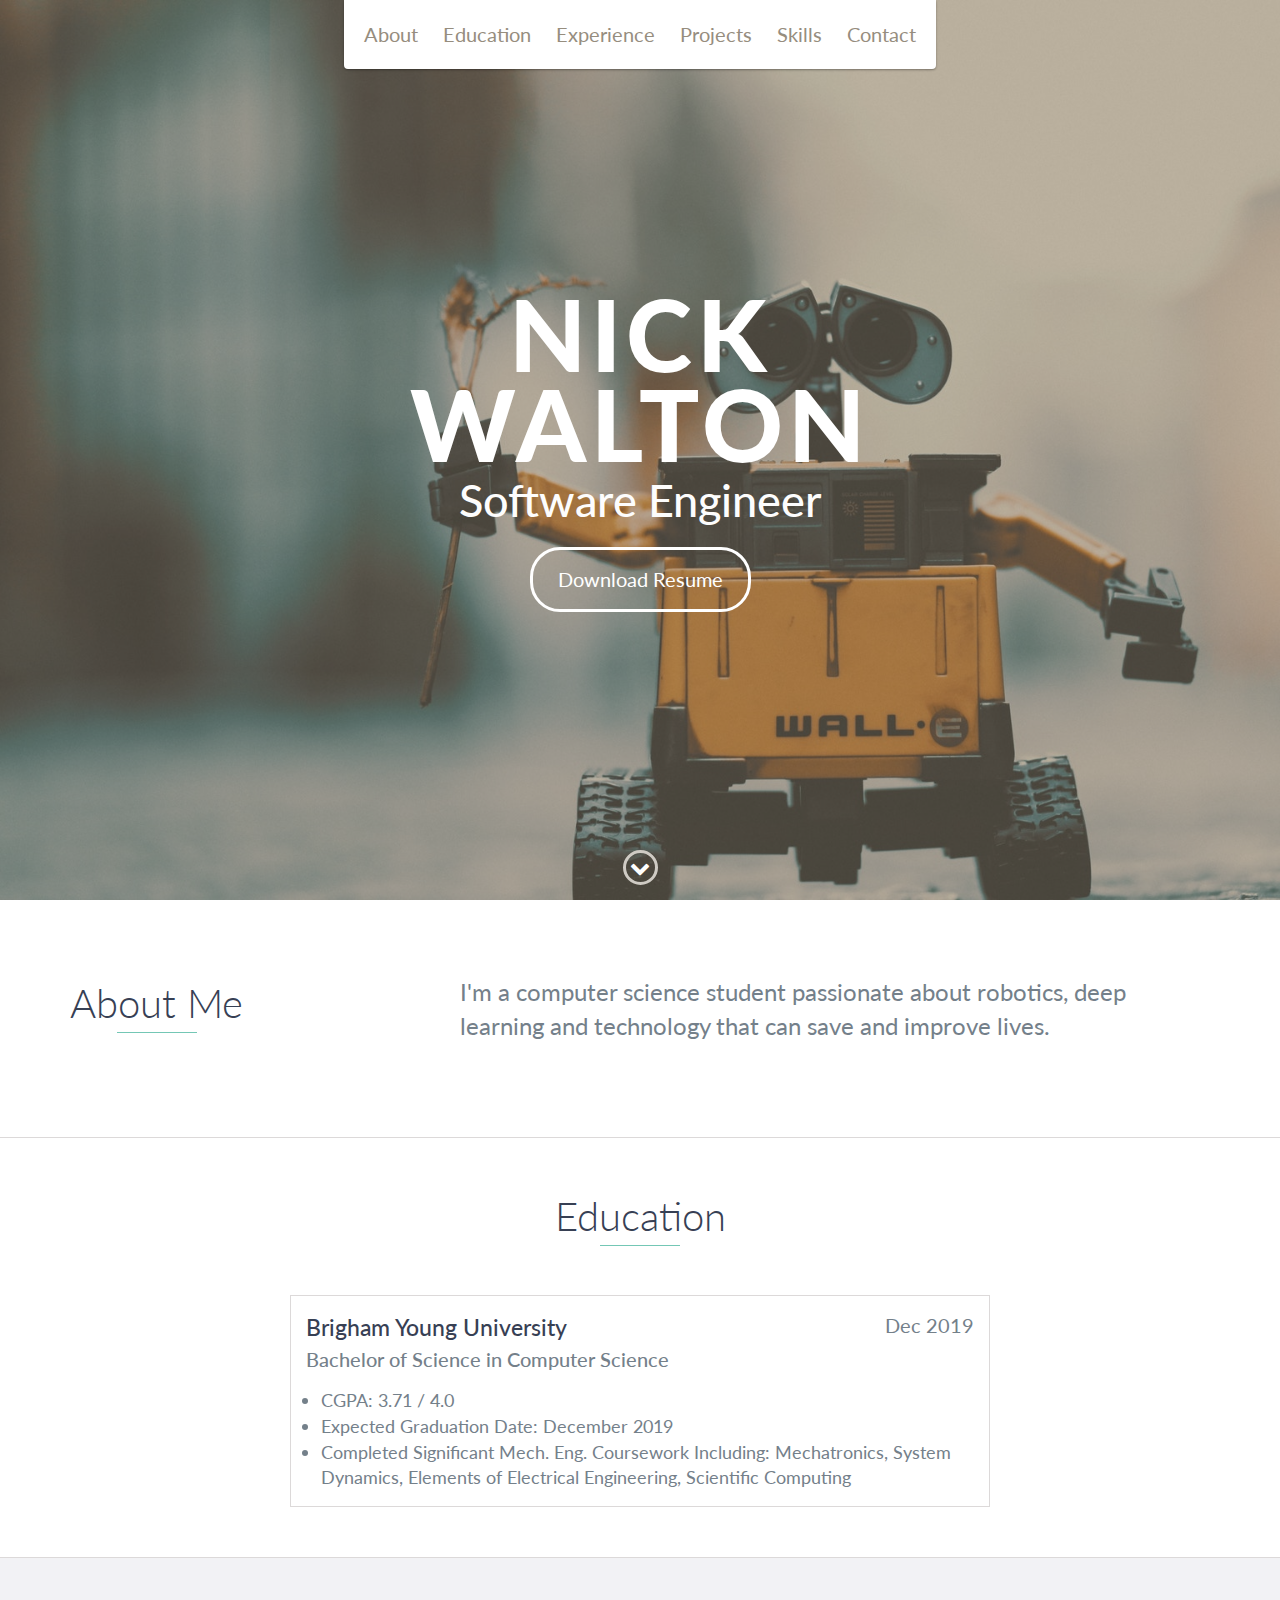
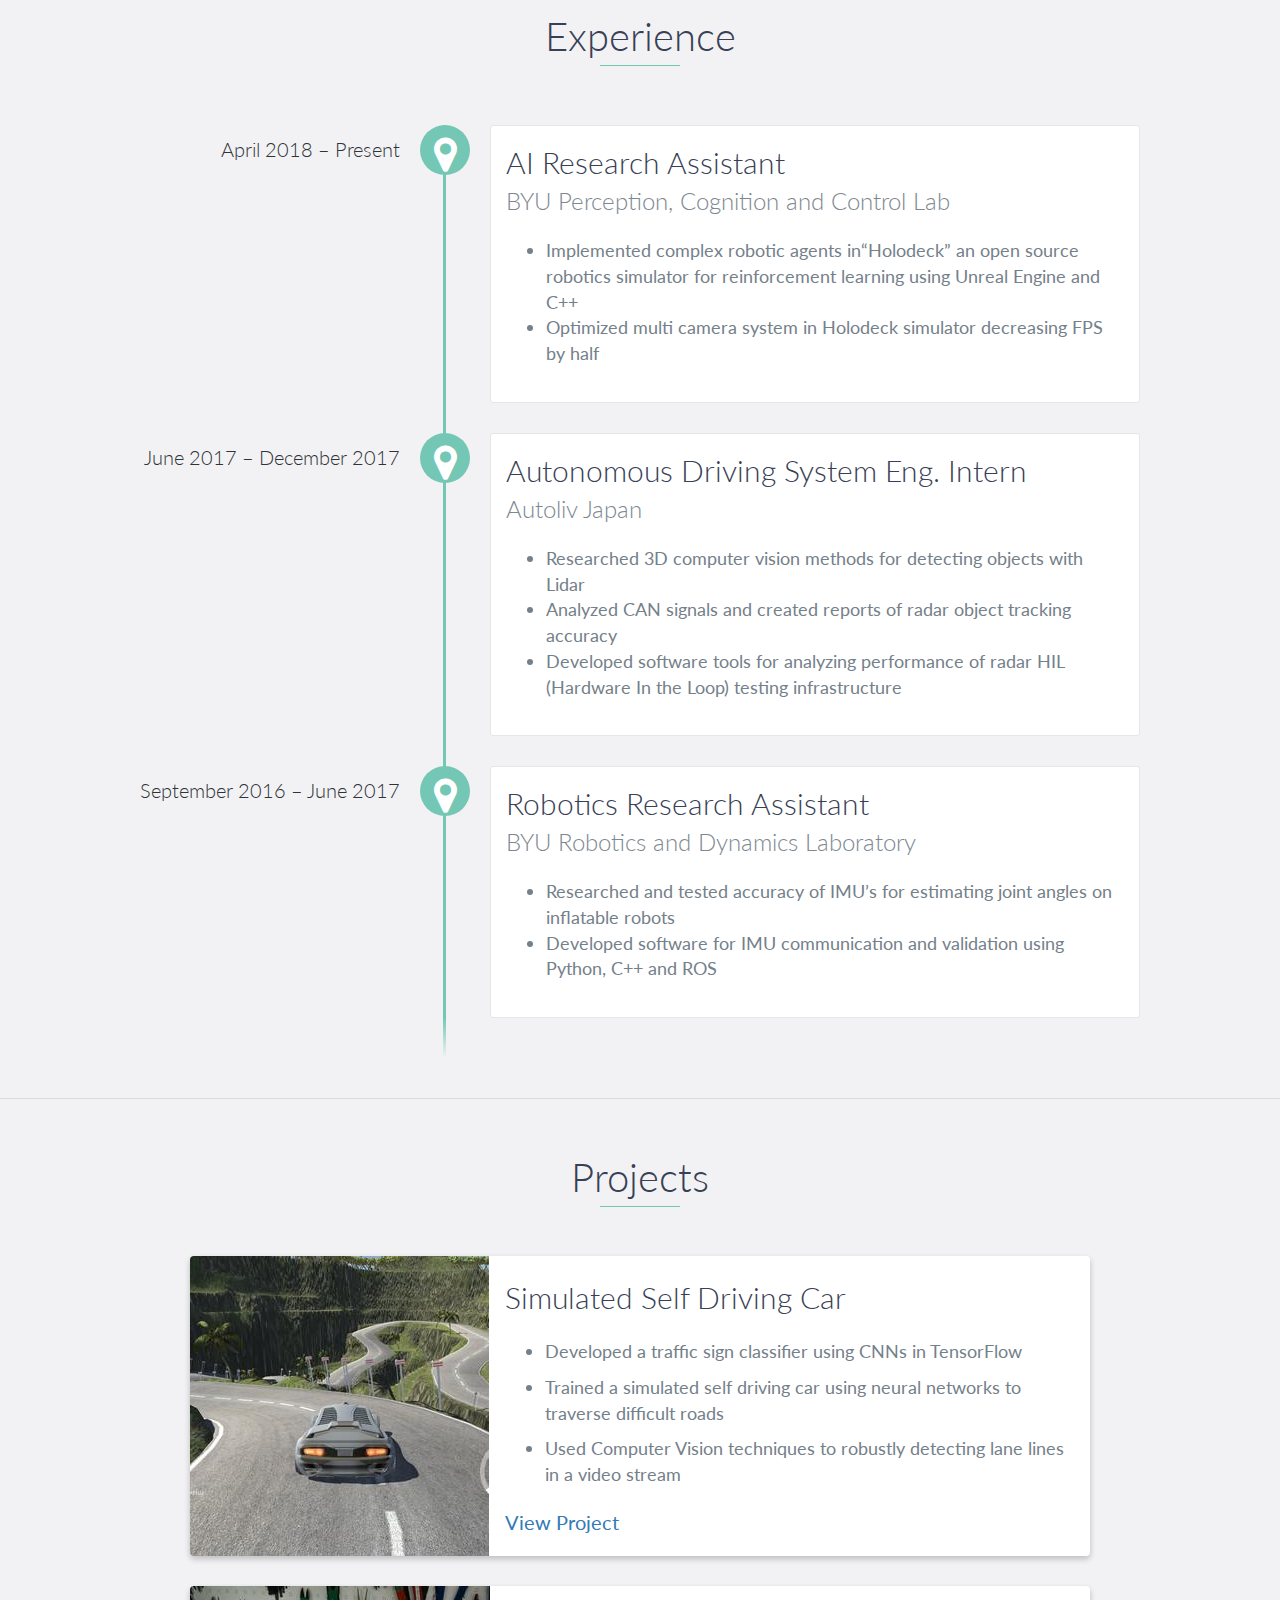
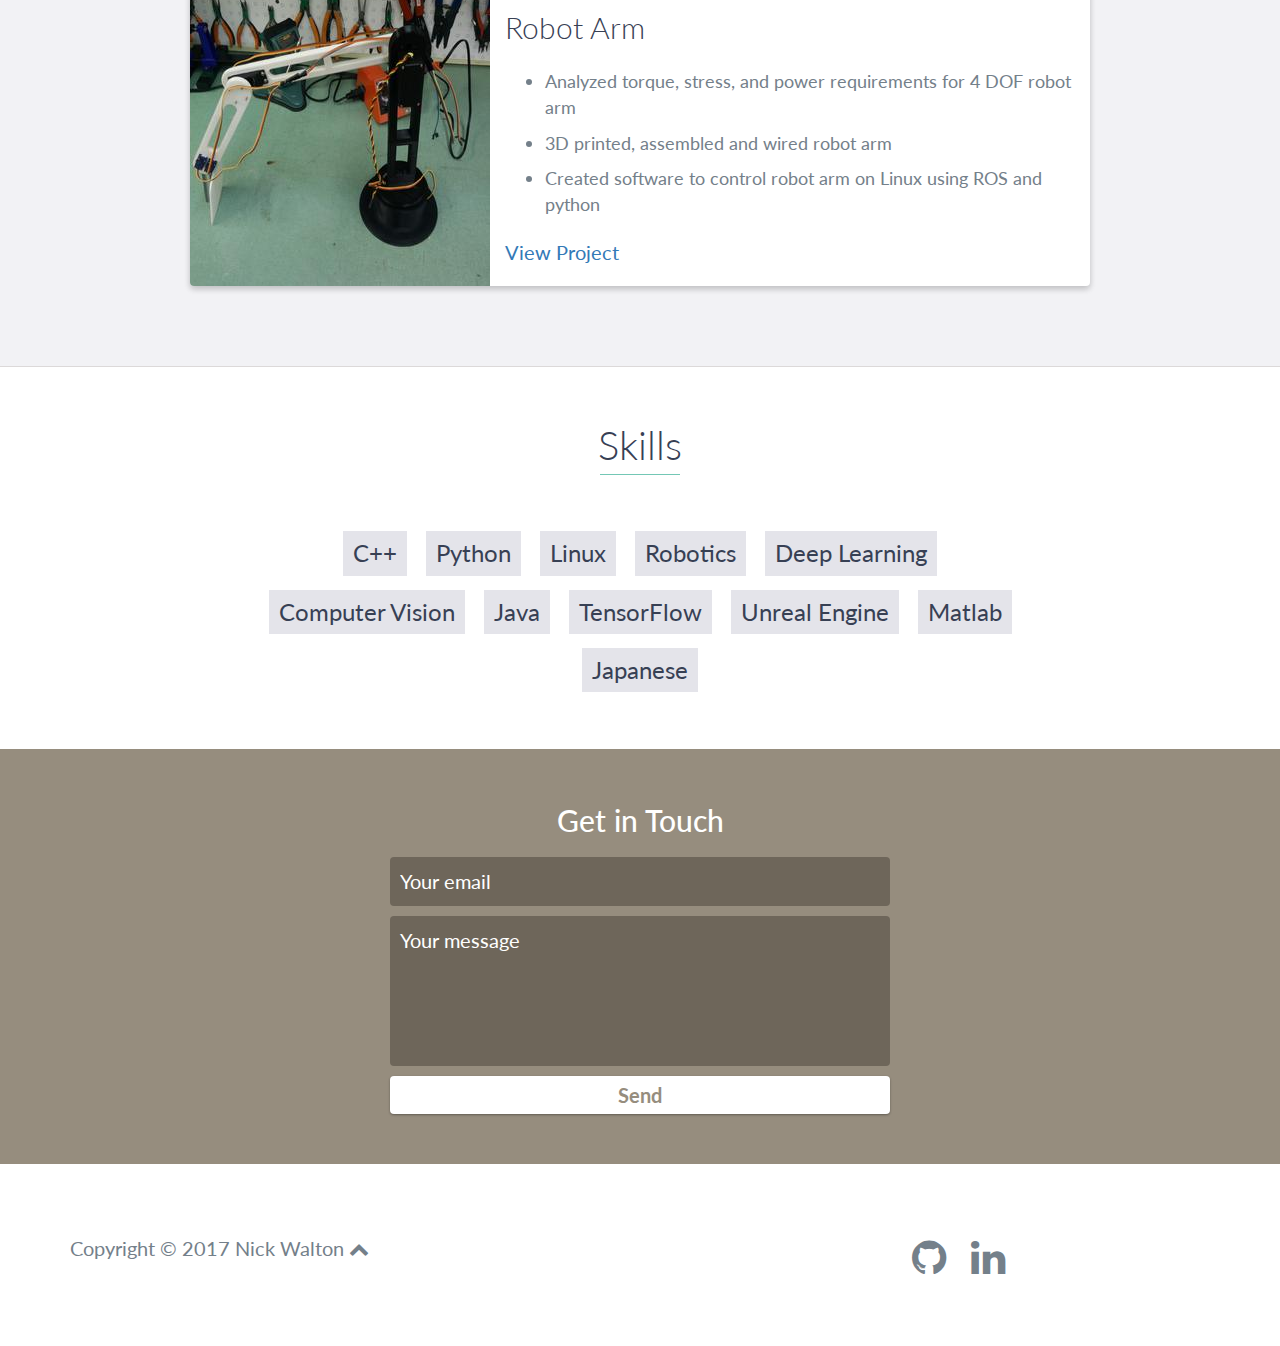
==== index.html @ 786767e7 "Update index.html" ====
<!DOCTYPE html>
<html class="no-js" lang="en">

<head>
    <meta charset="utf-8">
    <meta http-equiv="X-UA-Compatible" content="IE=edge">
    <meta name="viewport" content="width=device-width, initial-scale=1">
    <title>My Portfolio</title>
	<link rel="shortcut icon" href="favicon.ico" type="image/x-icon">
	<link rel="icon" href="favicon.ico" type="image/x-icon">
    <link href="https://fonts.googleapis.com/css?family=Lato:300,400,700,900" rel="stylesheet">
    <link rel="stylesheet" href="libs/font-awesome/css/font-awesome.min.css">
    <link href="css/bootstrap.min.css" rel="stylesheet">
    <link href="css/styles.css" rel="stylesheet">
</head>

<body>
    <div id="mobile-menu-open" class="shadow-large">
        <i class="fa fa-bars" aria-hidden="true"></i>
    </div>
    <!-- End #mobile-menu-toggle -->
    <header>
        <div id="mobile-menu-close">
            <span>Close</span> <i class="fa fa-times" aria-hidden="true"></i>
        </div>
        <ul id="menu" class="shadow">
            <li>
                <a href="#about">About</a>
            </li>
	    <li>
                <a href="#education">Education</a>
            </li>
            <li>
                <a href="#experience">Experience</a>
            </li>
            <li>
                <a href="#projects">Projects</a>
            </li>
            <li>
                <a href="#skills">Skills</a>
            </li>
            <li>
                <a href="#contact">Contact</a>
            </li>
        </ul>
    </header>
    <!-- End header -->

    <div id="lead">
        <div id="lead-content">
            <h1>Nick Walton</h1>
            <h2>Software Engineer</h2>
            <a href="./Nick Walton's Resume July 10.pdf" class="btn-rounded-white">Download Resume</a>
        </div>
        <!-- End #lead-content -->

        <div id="lead-overlay"></div>

        <div id="lead-down">
            <span>
                <i class="fa fa-chevron-down" aria-hidden="true"></i>
            </span>
        </div>
        <!-- End #lead-down -->
    </div>
    <!-- End #lead -->

    <div id="about">
        <div class="container">
            <div class="row">
                <div class="col-md-4">
                    <h2 class="heading">About Me</h2>
                </div>
                <div class="col-md-8">
                    <p>
                        I'm a computer science student passionate about robotics, deep learning and technology that can save and improve lives.
                    </p>
                </div>
            </div>
        </div>
    </div>
    <!-- End #about --!>

    <div id="education">
        <h2 class="heading">Education</h2>
        <div class="education-block">
            <h3>Brigham Young University</h3>
            <span class="education-date">Dec 2019</span>
            <h4>Bachelor of Science in Computer Science</h4>
            <ul>
  			    <li>CGPA: 3.71 / 4.0</li>
  			    <li>Expected Graduation Date: December 2019</li>
  			    <li>Completed Significant Mech. Eng. Coursework Including: Mechatronics, System Dynamics, Elements of Electrical Engineering, Scientific Computing</li>
		    </ul>
        </div>
        <!-- End .education-block -->
	    
    </div>
    <!-- End #education -->

    <div id="experience" class="background-alt">
        <h2 class="heading">Experience</h2>
        <div id="experience-timeline">
            <div data-date="April 2018 – Present">
                <h3>AI Research Assistant</h3>
                <h4>BYU Perception, Cognition and Control Lab</h4>
                <ul>
  			        <li>Implemented complex robotic agents in“Holodeck” an open source robotics simulator for reinforcement learning using Unreal Engine and C++</li>
  			        <li>Optimized multi camera system in Holodeck simulator decreasing FPS by half</li>
		        </ul>
            </div>

            <div data-date="June 2017 – December 2017">
                <h3>Autonomous Driving System Eng. Intern</h3>
                <h4>Autoliv Japan</h4>
                <ul>
  			        <li>Researched 3D computer vision methods for detecting objects with Lidar</li>
  			        <li>Analyzed CAN signals and created reports of radar object tracking accuracy</li>
  			        <li>Developed software tools for analyzing performance of radar HIL (Hardware In the Loop) testing infrastructure</li>
		        </ul>
            </div>

            <div data-date="September 2016 – June 2017">
                <h3>Robotics Research Assistant</h3>
                <h4>BYU Robotics and Dynamics Laboratory</h4>
                <ul>
  			        <li>Researched and tested accuracy of IMU’s for estimating joint angles on inflatable robots</li>
  			        <li>Developed software for IMU communication and validation using Python, C++ and ROS</li>
		        </ul>
            </div>
        </div>
    </div>
    <!-- End #experience -->

    <div id="projects" class="background-alt">
        <h2 class="heading">Projects</h2>
        <div class="container">
            <div class="row">
                <div class="project shadow-large">
                    <div class="project-image">
                        <img src="images/SmallSDC.jpg" />
                    </div>
                    <!-- End .project-image -->
                    <div class="project-info">
                        <h3>Simulated Self Driving Car</h3>
                        <ul>
              			    <li>Developed a traffic sign classifier using CNNs in TensorFlow</li>
              			    <li>Trained a simulated self driving car using neural networks to traverse difficult roads</li>
              			    <li>Used Computer Vision techniques to robustly detecting lane lines in a video stream</li>
	                    </ul>
                        <a href="https://github.com/nickwalton/SimulatedSelfDrivingCar">View Project</a>
                    </div>
                    <!-- End .project-info -->
                </div>
                <!-- End .project -->

                <div class="project shadow-large">
                    <div class="project-image">
                        <img src="images/SmallBuiltArm.jpg" />
                    </div>
                    <!-- End .project-image -->
                    <div class="project-info">
                        <h3>Robot Arm</h3>
                        <ul>
              			    <li>Analyzed torque, stress, and power requirements for 4 DOF robot arm</li>
              			    <li>3D printed, assembled and wired robot arm </li>
              			    <li>Created software to control robot arm on Linux using ROS and python</li>
		                </ul>
                        <a href="https://github.com/nickwalton/RobotArm">View Project</a>
                    </div>
                    <!-- End .project-info -->
                </div>
                <!-- End .project -->
            </div>
        </div>
    </div>
    <!-- End #projects -->

    <div id="skills">
        <h2 class="heading">Skills</h2>
        <ul>
            <li>C++</li>
            <li>Python</li>
            <li>Linux</li>
            <li>Robotics</li>
            <li>Deep Learning</li>
            <li>Computer Vision</li>
            <li>Java</li>
            <li>TensorFlow</li>
            <li>Unreal Engine</li>
            <li>Matlab</li>
            <li>Japanese</li>
        </ul>
    </div>
    <!-- End #skills -->

    <div id="contact">
        <h2>Get in Touch</h2>
        <div id="contact-form">
            <form method="POST" action="https://formspree.io/nickwalton00@gmail.com">
                <input type="hidden" name="_subject" value="Contact request from personal website" />
                <input type="email" name="_replyto" placeholder="Your email" required>
                <textarea name="message" placeholder="Your message" required></textarea>
                <button type="submit">Send</button>
            </form>
        </div>
        <!-- End #contact-form -->
    </div>
    <!-- End #contact -->

    <footer>
        <div class="container">
            <div class="row">
                <div class="col-sm-5 copyright">
                    <p>
                        Copyright &copy; 2017 Nick Walton
                    <span id="to-top">
                        <i class="fa fa-chevron-up" aria-hidden="true"></i>
                    </span>
                </div>
                <div class="col-sm-5 social">
                    <ul>
                        <li>
                            <a href="https://github.com/nickwalton" target="_blank"><i class="fa fa-github" aria-hidden="true"></i></a>
                        </li>
                        <li>
                            <a href="https://www.linkedin.com/in/waltonnick/" target="_blank"><i class="fa fa-linkedin" aria-hidden="true"></i></a>
                        </li>
                    </ul>
                </div>
            </div>
        </div>
    </footer>
    <!-- End footer -->

    <script src="https://ajax.googleapis.com/ajax/libs/jquery/1.12.4/jquery.min.js"></script>
    <script src="js/scripts.min.js"></script>
</body>

</html>
---- css/styles.css ----
/*!
    Title: Dev Portfolio Template
    Version: 1.2.1
    Last Change: 08/28/2017
    Author: Ryan Fitzgerald
    Repo: https://github.com/RyanFitzgerald/devportfolio-template
    Issues: https://github.com/RyanFitzgerald/devportfolio-template/issues

    Description: This file contains all the styles associated with the page
    that don't come from third party libraries. This file gets compiled using
    Gulp and send to the /css folder which is then loaded on the page.
*/body{font-family:'Lato', sans-serif;font-size:20px}body.active{overflow:hidden;z-index:-1}.no-js #experience-timeline>div{background:#fff;padding:10px;margin-bottom:10px;border:1px solid #dcd9d9}.no-js #experience-timeline>div h3{font-size:1.5em;font-weight:300;color:#374054;display:inline-block;margin:0}.no-js #experience-timeline>div h4{font-size:1.2em;font-weight:300;color:#7e8890;margin:0 0 15px 0}.no-js #experience-timeline>div p{color:#74808a;font-size:1.7em;margin:0}.no-js #experience-timeline>div ul li{color:#74808a;font-size:0.9em;margin:0}.no-js #experience-timeline:before,.no-js #experience-timeline:after{content:none}@keyframes dropHeader{0%{transform:translateY(-100%)}100%{transform:translateY(0)}}header{position:absolute;top:0;left:0;right:0;text-align:center;z-index:10;animation-name:dropHeader;animation-iteration-count:1;animation-timing-function:ease;animation-duration:0.75s}header ul{display:inline-block;background:#fff;text-align:center;padding:10px;margin:0;border-bottom-right-radius:4px;border-bottom-left-radius:4px}header li{display:inline-block}header a{display:block;color:#968d7e;padding:10px}header a:hover{color:#7c7365;text-decoration:none;background:#eee;border-radius:4px}header a:focus{color:#968d7e;text-decoration:none}header.active{display:block}header.sticky{position:fixed;z-index:999}#menu.active{display:block}#mobile-menu-open{display:none;cursor:pointer;position:fixed;right:15px;top:10px;color:#968d7e;font-size:1.5em;z-index:20;padding:0 7px;border-radius:4px;background:#fff}#mobile-menu-close{display:none;text-align:right;width:100%;background:#fff;font-size:1.5em;padding-right:15px;padding-top:10px;cursor:pointer;color:#968d7e}#mobile-menu-close span{font-size:0.5em;text-transform:uppercase}#mobile-menu-close i{vertical-align:middle}footer{padding:50px 0}.copyright{padding-top:20px}.copyright p{margin:0;color:#74808a}.top{text-align:center}.top span{cursor:pointer;display:block;margin:15px auto 0 auto;width:35px;height:35px;border-radius:50%;border:3px solid #b9bfc4;text-align:center}.top i{color:#74808a}.social{text-align:right}.social ul{margin:5px 0 0 0;padding:0}.social li{display:inline-block;font-size:2.0em;list-style:none}.social a{display:block;color:#74808a;padding:10px}.social a:hover{color:#74c7b5}.btn-rounded-white{display:inline-block;color:#fff;padding:15px 25px;border:3px solid #fff;border-radius:30px;transition:.5s ease all}.btn-rounded-white:hover{color:#968d7e;background:#fff;text-decoration:none}.shadow{box-shadow:0 1px 3px rgba(0,0,0,0.12),0 1px 2px rgba(0,0,0,0.24)}.shadow-large{box-shadow:0 3px 6px rgba(0,0,0,0.08),0 3px 6px rgba(0,0,0,0.15)}.heading{position:relative;display:inline-block;font-size:2em;font-weight:300;margin:0 0 30px 0}.heading:after{position:absolute;content:'';top:100%;height:1px;width:80px;left:0;right:0;margin:0 auto;background:#74c7b5}.background-alt{background:#f2f2f5}#lead{position:relative;height:100vh;min-height:500px;max-height:1080px;background:url(../images/walle.jpeg);background-size:cover;padding:15px;overflow:hidden}#lead-content{position:absolute;z-index:10;top:50%;left:50%;transform:translate(-50%, -50%);text-align:center}#lead-content h1,#lead-content h2{margin:0}#lead-content h1{color:#fff;font-weight:900;font-size:5em;text-transform:uppercase;letter-spacing:0.05em;line-height:0.9em}#lead-content h2{color:#fdfdfd;font-weight:500;font-size:2.25em;margin-bottom:15px}#lead-overlay{position:absolute;height:100%;width:100%;top:0;right:0;bottom:0;left:0;background:rgba(124,115,101,0.5);z-index:1}#lead-down{position:absolute;left:0;right:0;width:100%;text-align:center;z-index:10;bottom:15px;color:#fff}#lead-down span{cursor:pointer;display:block;margin:0 auto;width:35px;height:35px;border-radius:50%;border:3px solid #cfcbc4;text-align:center}#lead-down i{animation:pulsate 1.5s ease;animation-iteration-count:infinite;padding-top:5px}@keyframes pulsate{0%{transform:scale(1, 1)}50%{transform:scale(1.2, 1.2)}100%{transform:scale(1, 1)}}#about{padding:75px 15px;border-bottom:1px solid #dcd9d9}#about h2{color:#374054}#about p{color:#74808a;margin:0;font-size:1.2em}#experience{padding:50px 15px;text-align:center;border-bottom:1px solid #dcd9d9}#experience h2{color:#374054}#experience-timeline{margin:30px auto 0 auto;position:relative;max-width:1000px}#experience-timeline:before{position:absolute;content:'';top:0;bottom:0;left:303px;right:auto;height:100%;width:3px;background:#74c7b5;z-index:0}#experience-timeline:after{position:absolute;content:'';width:3px;height:40px;background:#74c7b5;background:linear-gradient(to bottom, #74c7b5, rgba(116,199,181,0));top:100%;left:303px}.vtimeline-content{margin-left:350px;background:#fff;border:1px solid #e6e6e6;padding:15px;border-radius:3px;text-align:left}.vtimeline-content h3{font-size:1.5em;font-weight:300;color:#374054;display:inline-block;margin:0}.vtimeline-content h4{font-size:1.2em;font-weight:300;color:#7e8890;margin:0 0 15px 0}.vtimeline-content p{color:#74808a;font-size:0.9em;margin:0}.vtimeline-content ul li{color:#74808a;font-size:0.9em;margin:0}.vtimeline-point{position:relative;display:block;vertical-align:top;margin-bottom:30px}.vtimeline-icon{position:relative;color:#fff;width:50px;height:50px;background:#74c7b5;border-radius:50%;float:left;z-index:99;margin-left:280px}.vtimeline-icon i{display:block;font-size:2em;margin-top:10px}.vtimeline-date{width:260px;text-align:right;position:absolute;left:0;top:10px;font-weight:300;color:#2e3337}#education{padding:50px 15px  20px 15px;border-bottom:1px solid #dcd9d9;text-align:center}#education h2{color:#374054;margin-bottom:50px}.education-block{max-width:700px;margin:0 auto 30px auto;padding:15px;border:1px solid #dcd9d9;text-align:left}.education-block h3{font-weight:500;float:left;margin:0;color:#374054}.education-block span{color:#74808a;float:right}.education-block h4{color:#74808a;clear:both;font-weight:500;margin:0 0 15px 0}.education-block p,.education-block ul{margin:0;color:#74808a;font-size:0.9em}.education-block ul{padding:0 0 0 15px}#projects{padding:50px 15px;border-bottom:1px solid #dcd9d9;text-align:center}#projects h2{color:#374054;margin-bottom:50px}.project{position:relative;max-width:900px;margin:0 auto 30px auto;overflow:hidden;background:#fff;border-radius:4px}.project-image{float:left}.project-info{position:absolute;top:50%;transform:translateY(-50%);margin-left:300px;padding:15px;text-align:left}.project-info h3{font-size:1.5em;font-weight:300;color:#374054;margin:0 0 15px 0}.project-info p{color:#74808a;margin:0 0 10px 0;font-size:0.9em}.project-info ul li{color:#74808a;margin:0 0 10px 0;font-size:0.9em}.no-image .project-info{position:relative;margin:0;padding:30px 15px;transform:none}#more-projects{display:none}#skills{padding:50px 15px;text-align:center}#skills h2{color:#374054;margin-bottom:50px}#skills ul{display:block;margin:0 auto;padding:0;max-width:800px}#skills li{display:inline-block;margin:7px;padding:5px 10px;color:#374054;background:#e4e4ea;list-style:none;cursor:default;font-size:1.2em}#contact{padding:50px 15px;background:#968d7e;text-align:center}#contact h2{margin:0 0 15px 0;color:#fff;font-weight:500}#contact-form{max-width:500px;margin:0 auto}#contact-form input,#contact-form textarea{display:block;width:100%;padding:10px;border-radius:4px;border:none;margin-bottom:10px;background:#6e665a;color:#fff;transition:.5s ease all}#contact-form input::-webkit-input-placeholder,#contact-form textarea::-webkit-input-placeholder{color:#fff}#contact-form input:-moz-placeholder,#contact-form textarea:-moz-placeholder{color:#fff;opacity:1}#contact-form input::-moz-placeholder,#contact-form textarea::-moz-placeholder{color:#fff;opacity:1}#contact-form input:-ms-input-placeholder,#contact-form textarea:-ms-input-placeholder{color:#fff}#contact-form input:focus,#contact-form textarea:focus{outline:none;background:#524c43}#contact-form textarea{height:150px;resize:none}#contact-form button{display:block;width:100%;background:#fff;border-radius:4px;padding:5px 10px;border:none;color:#968d7e;font-weight:700;box-shadow:0 1px 3px rgba(0,0,0,0.12),0 1px 2px rgba(0,0,0,0.24);transition:.5s ease all}#contact-form button:hover{box-shadow:0 10px 20px rgba(0,0,0,0.19),0 6px 6px rgba(0,0,0,0.23)}.optional-section{padding:50px 15px;text-align:center;border-top:1px solid #dcd9d9}.optional-section h2{color:#374054}.optional-section-block{max-width:700px;margin:0 auto 30px auto;padding:15px;border:1px solid #dcd9d9;background:#fff;text-align:left}.optional-section-block h3{font-weight:500;margin:0 0 15px 0;color:#374054}.optional-section-block h4{color:#74808a;clear:both;font-weight:500;margin:0 0 15px 0}.optional-section-block p,.optional-section-block ul{margin:0 0 15px 0;color:#74808a;font-size:0.9em}.optional-section-block ul{padding:0 0 0 15px}@media only screen and (max-width: 750px){#experience-timeline:before,#experience-timeline:after{left:23px}.vtimeline-date{width:auto;text-align:left;position:relative;margin-bottom:15px;display:block;margin-left:70px}.vtimeline-icon{margin-left:0}.vtimeline-content{margin-left:70px}}@media only screen and (max-width: 992px){#lead{height:auto;min-height:auto;max-height:auto;padding:100px 15px}#lead-content{position:relative;transform:none;left:auto;top:auto}#lead-content h1{font-size:3em}#lead-content h2{font-size:1.75em}#about{text-align:center}#about p{text-align:left}}@media only screen and (max-width: 768px){header{position:fixed;display:none;z-index:999;animation:none;bottom:0;height:100%}#mobile-menu-open,#mobile-menu-close{display:block}#menu{height:100%;overflow-y:auto;box-shadow:none;border-radius:0;width:100%}#menu li{display:block;margin-bottom:10px}#lead-content h1{font-size:2em}#lead-content h2{font-size:1.3em}#lead-content a{padding:10px 20px}#lead-down{display:none}.education-block h3,.education-block span{float:none}.project-image{display:none}.project-info{position:relative;margin:0;padding:30px 15px;top:auto;transform:none}footer{text-align:center}.social{text-align:center}}@media only screen and (max-width: 480px){#lead-content h1{font-size:1.5em}#lead-content h2{font-size:1em}#lead-content a{font-size:0.9em;padding:5px 10px}}
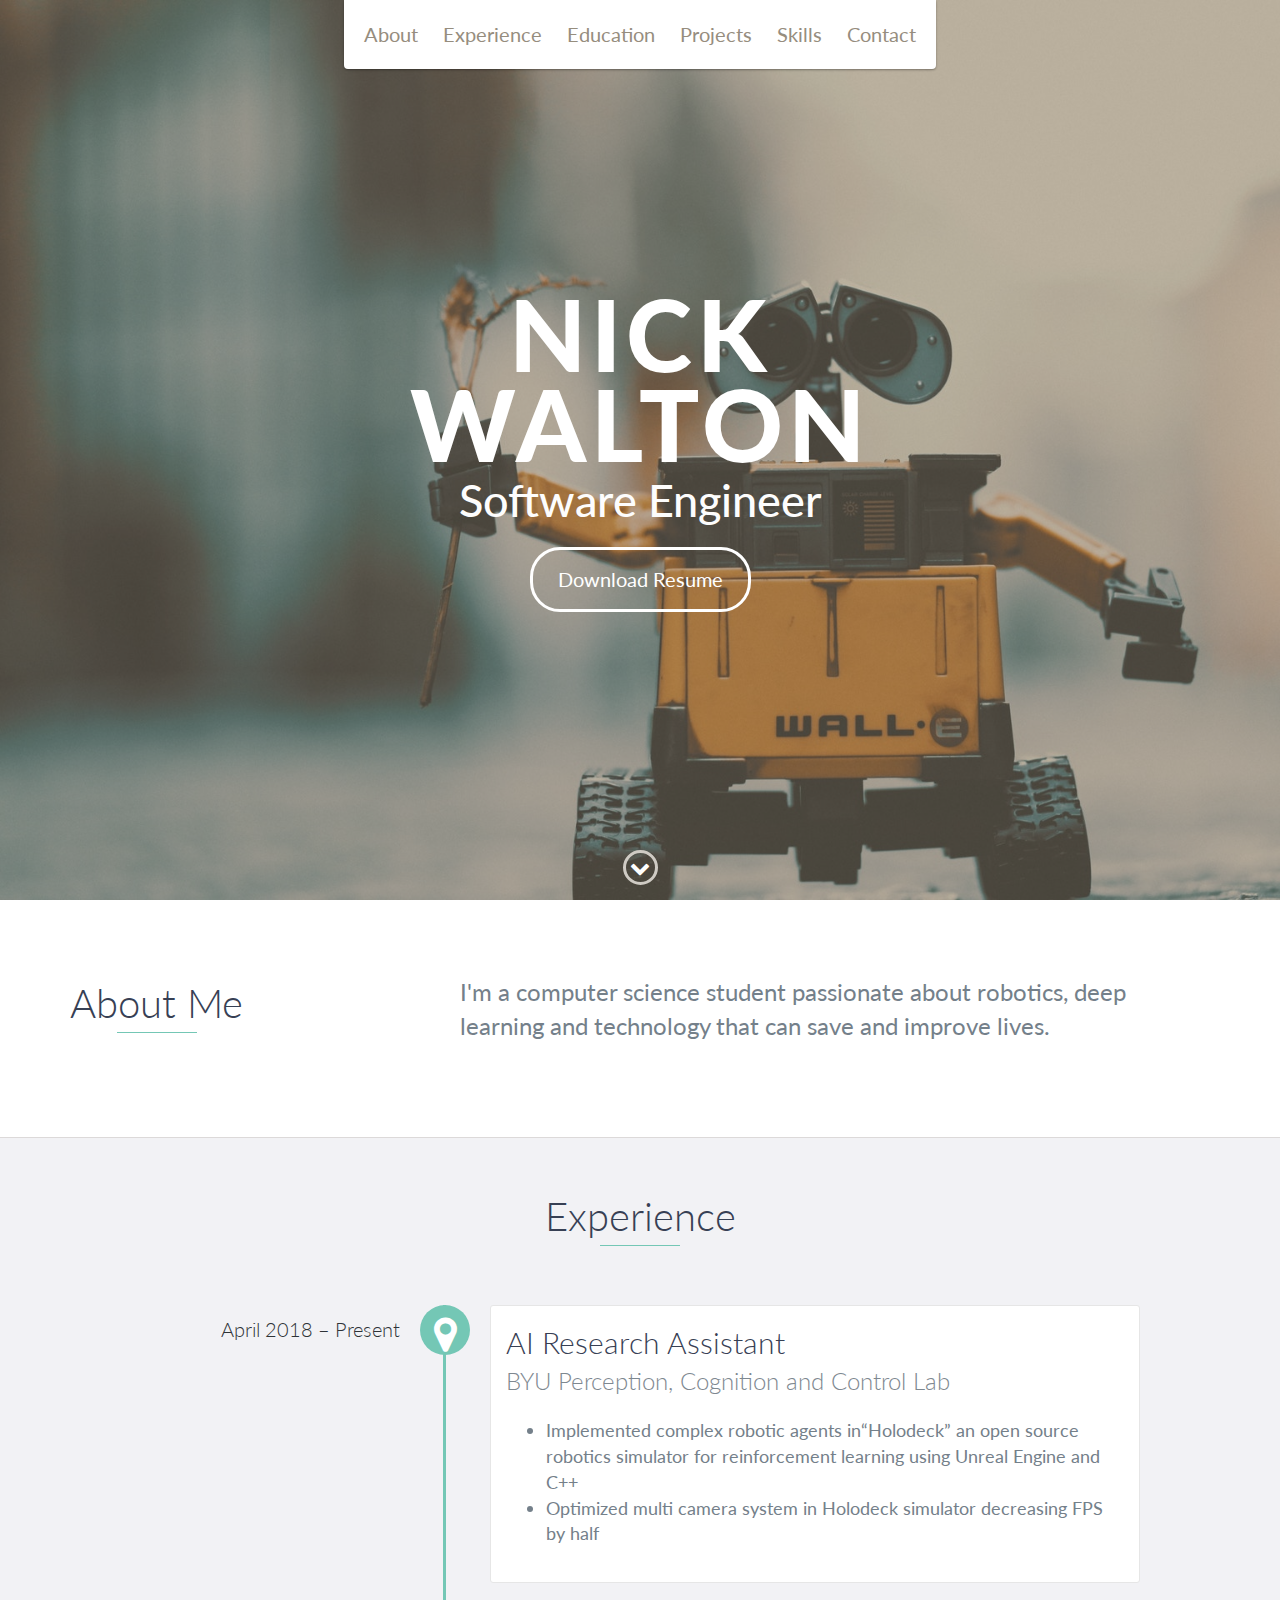
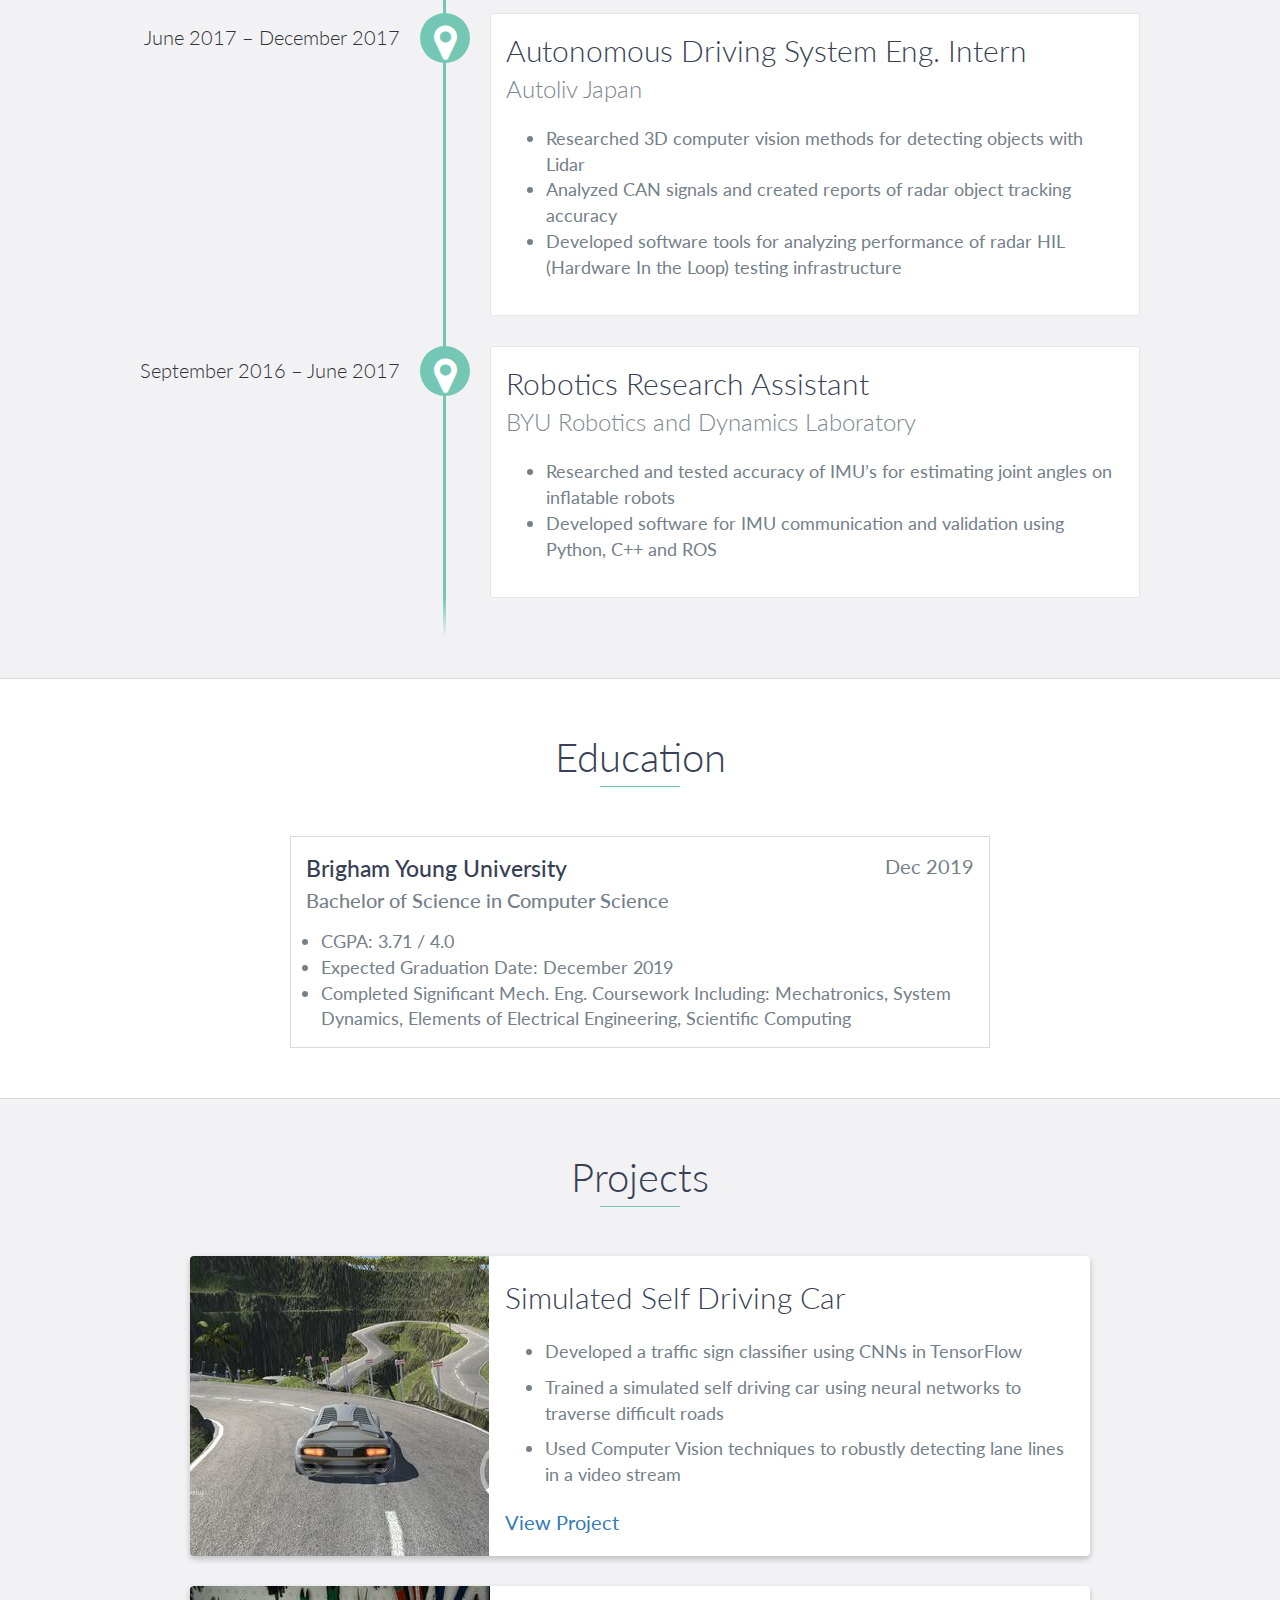
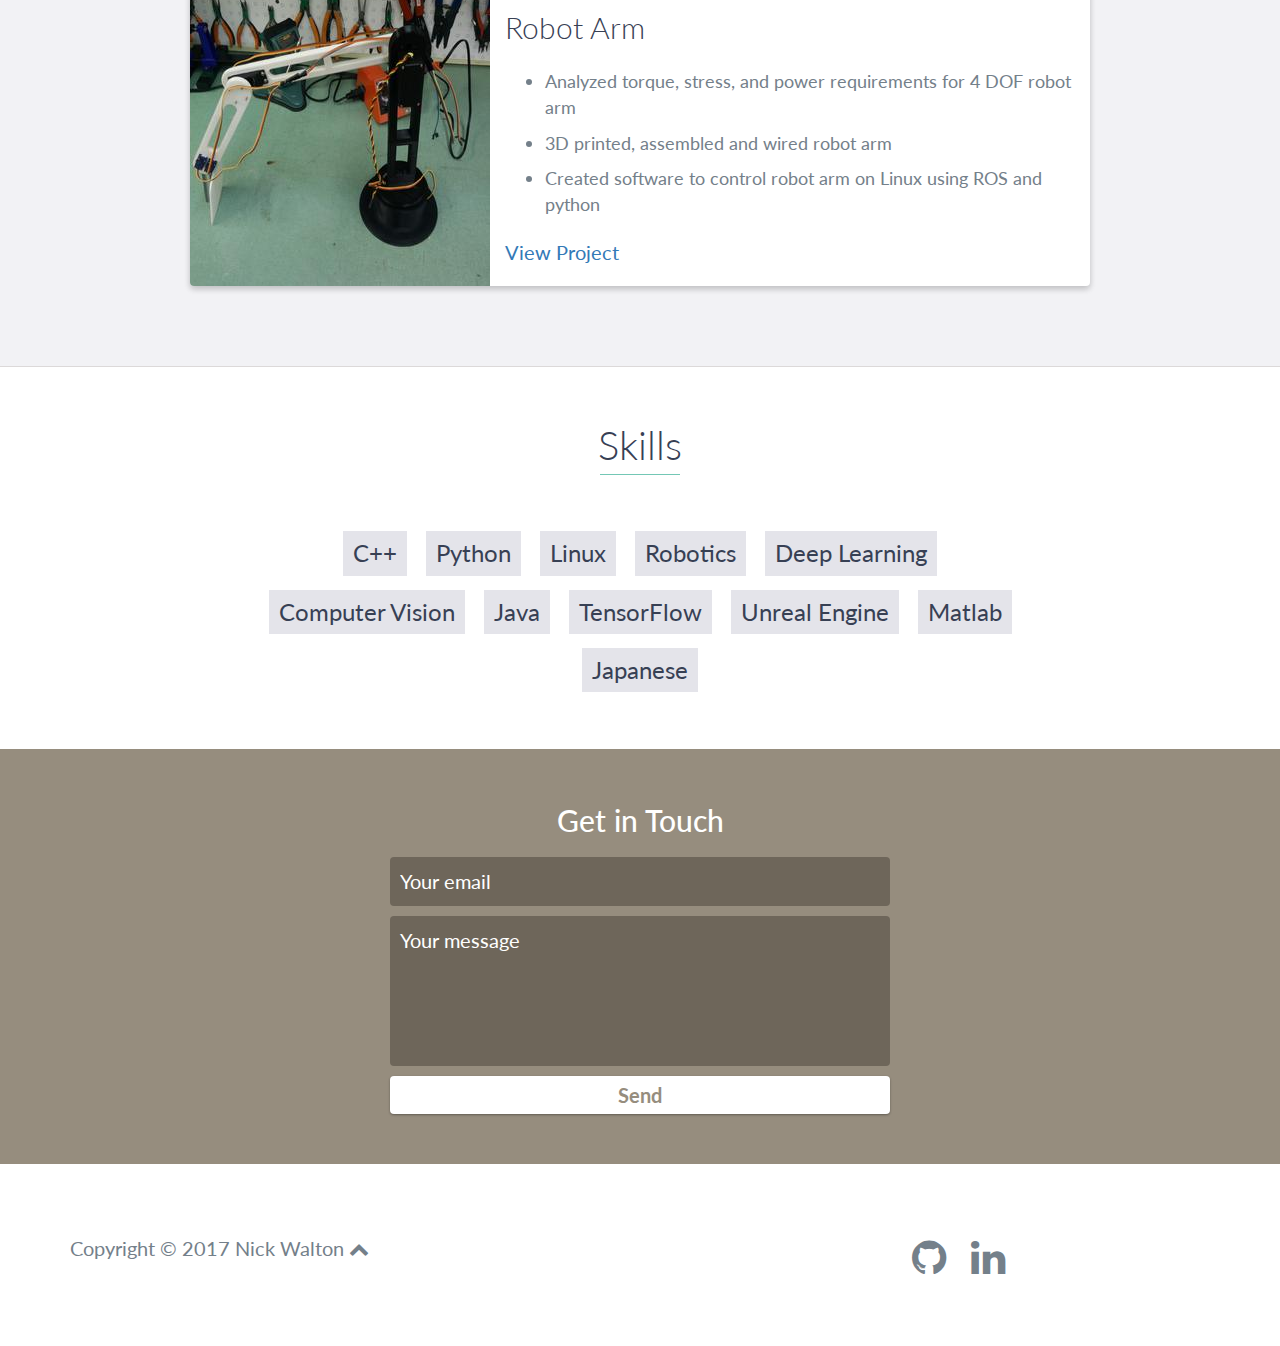
==== commit 64891ca4: "Update index.html" ====
--- a/index.html
+++ b/index.html
@@ -27,11 +27,11 @@
             <li>
                 <a href="#about">About</a>
             </li>
-	    <li>
+            <li>
+                <a href="#experience">Experience</a>
+            </li>
+            <li>
                 <a href="#education">Education</a>
-            </li>
-            <li>
-                <a href="#experience">Experience</a>
             </li>
             <li>
                 <a href="#projects">Projects</a>
@@ -79,7 +79,41 @@
             </div>
         </div>
     </div>
-    <!-- End #about --!>
+    <!-- End #about -->
+
+    <div id="experience" class="background-alt">
+        <h2 class="heading">Experience</h2>
+        <div id="experience-timeline">
+            <div data-date="April 2018 – Present">
+                <h3>AI Research Assistant</h3>
+                <h4>BYU Perception, Cognition and Control Lab</h4>
+                <ul>
+  			        <li>Implemented complex robotic agents in“Holodeck” an open source robotics simulator for reinforcement learning using Unreal Engine and C++</li>
+  			        <li>Optimized multi camera system in Holodeck simulator decreasing FPS by half</li>
+		        </ul>
+            </div>
+
+            <div data-date="June 2017 – December 2017">
+                <h3>Autonomous Driving System Eng. Intern</h3>
+                <h4>Autoliv Japan</h4>
+                <ul>
+  			        <li>Researched 3D computer vision methods for detecting objects with Lidar</li>
+  			        <li>Analyzed CAN signals and created reports of radar object tracking accuracy</li>
+  			        <li>Developed software tools for analyzing performance of radar HIL (Hardware In the Loop) testing infrastructure</li>
+		        </ul>
+            </div>
+
+            <div data-date="September 2016 – June 2017">
+                <h3>Robotics Research Assistant</h3>
+                <h4>BYU Robotics and Dynamics Laboratory</h4>
+                <ul>
+  			        <li>Researched and tested accuracy of IMU’s for estimating joint angles on inflatable robots</li>
+  			        <li>Developed software for IMU communication and validation using Python, C++ and ROS</li>
+		        </ul>
+            </div>
+        </div>
+    </div>
+    <!-- End #experience -->
 
     <div id="education">
         <h2 class="heading">Education</h2>
@@ -97,40 +131,6 @@
 	    
     </div>
     <!-- End #education -->
-
-    <div id="experience" class="background-alt">
-        <h2 class="heading">Experience</h2>
-        <div id="experience-timeline">
-            <div data-date="April 2018 – Present">
-                <h3>AI Research Assistant</h3>
-                <h4>BYU Perception, Cognition and Control Lab</h4>
-                <ul>
-  			        <li>Implemented complex robotic agents in“Holodeck” an open source robotics simulator for reinforcement learning using Unreal Engine and C++</li>
-  			        <li>Optimized multi camera system in Holodeck simulator decreasing FPS by half</li>
-		        </ul>
-            </div>
-
-            <div data-date="June 2017 – December 2017">
-                <h3>Autonomous Driving System Eng. Intern</h3>
-                <h4>Autoliv Japan</h4>
-                <ul>
-  			        <li>Researched 3D computer vision methods for detecting objects with Lidar</li>
-  			        <li>Analyzed CAN signals and created reports of radar object tracking accuracy</li>
-  			        <li>Developed software tools for analyzing performance of radar HIL (Hardware In the Loop) testing infrastructure</li>
-		        </ul>
-            </div>
-
-            <div data-date="September 2016 – June 2017">
-                <h3>Robotics Research Assistant</h3>
-                <h4>BYU Robotics and Dynamics Laboratory</h4>
-                <ul>
-  			        <li>Researched and tested accuracy of IMU’s for estimating joint angles on inflatable robots</li>
-  			        <li>Developed software for IMU communication and validation using Python, C++ and ROS</li>
-		        </ul>
-            </div>
-        </div>
-    </div>
-    <!-- End #experience -->
 
     <div id="projects" class="background-alt">
         <h2 class="heading">Projects</h2>
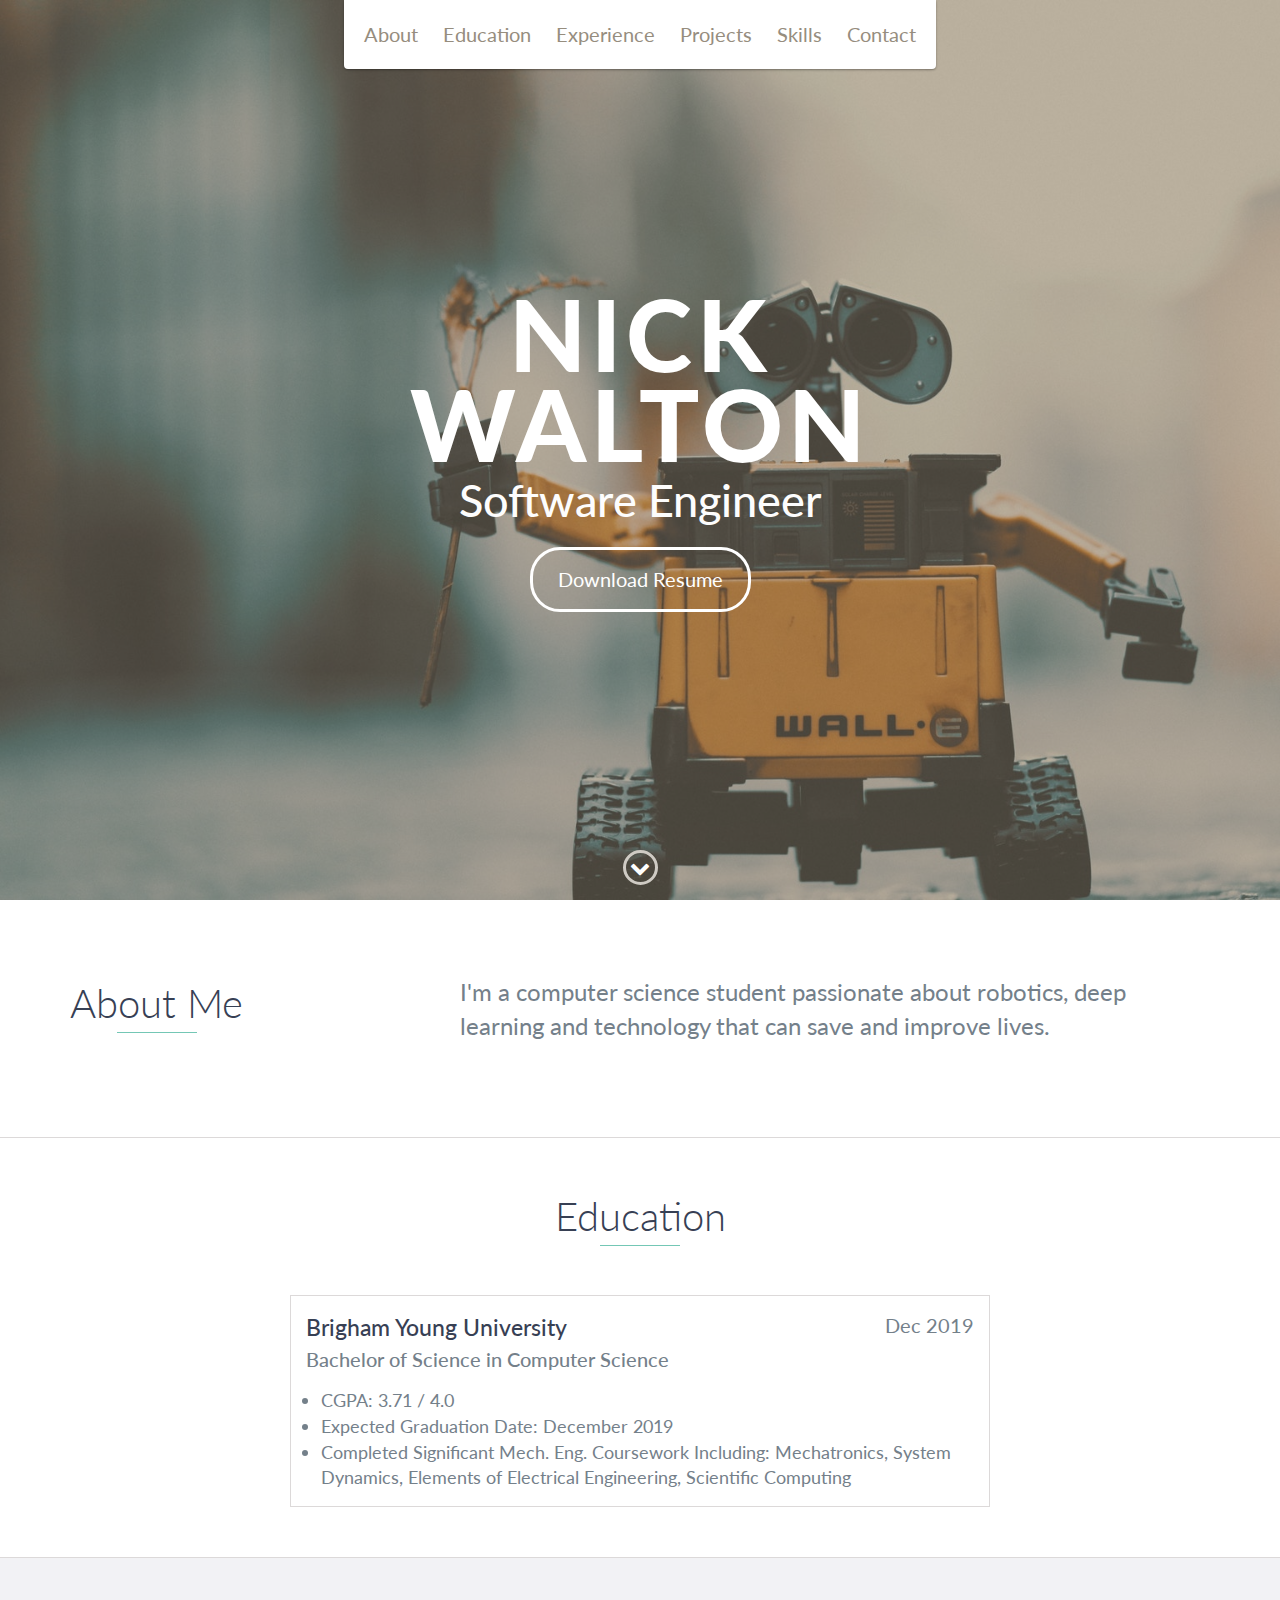
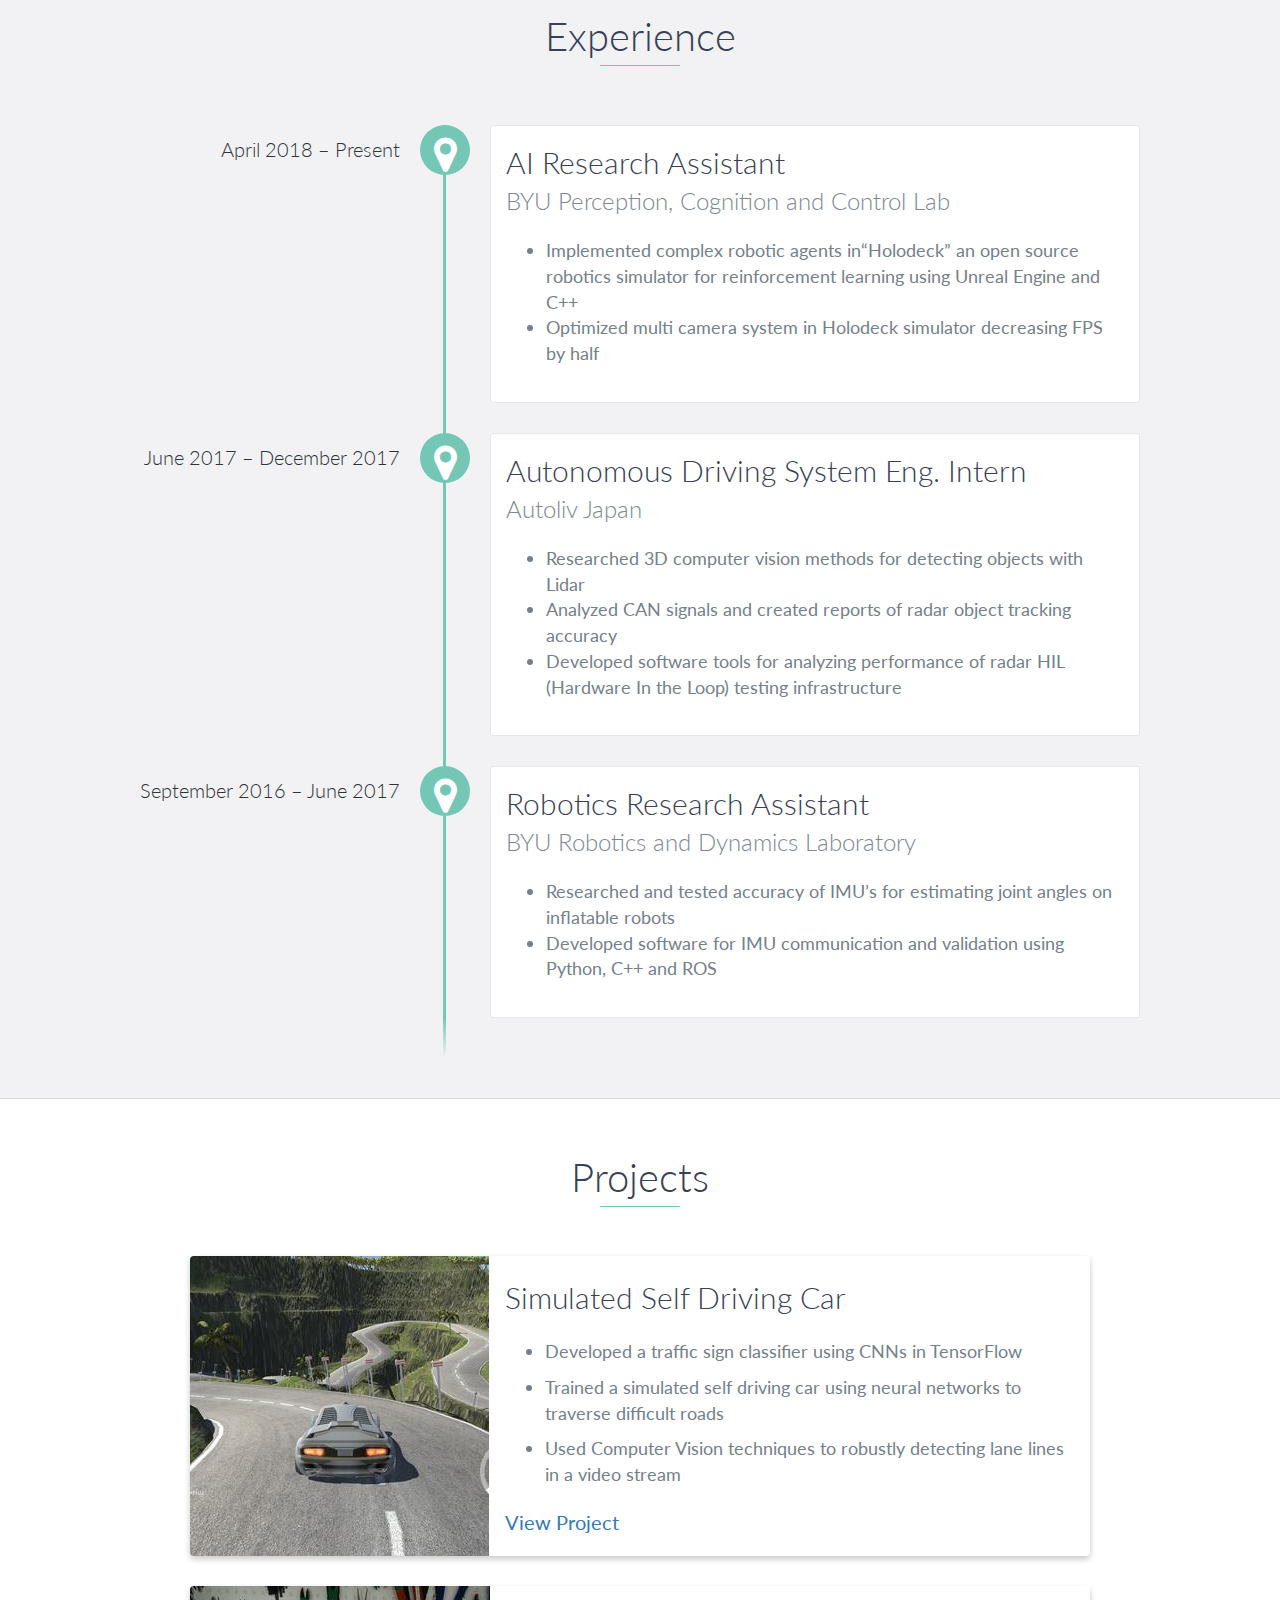
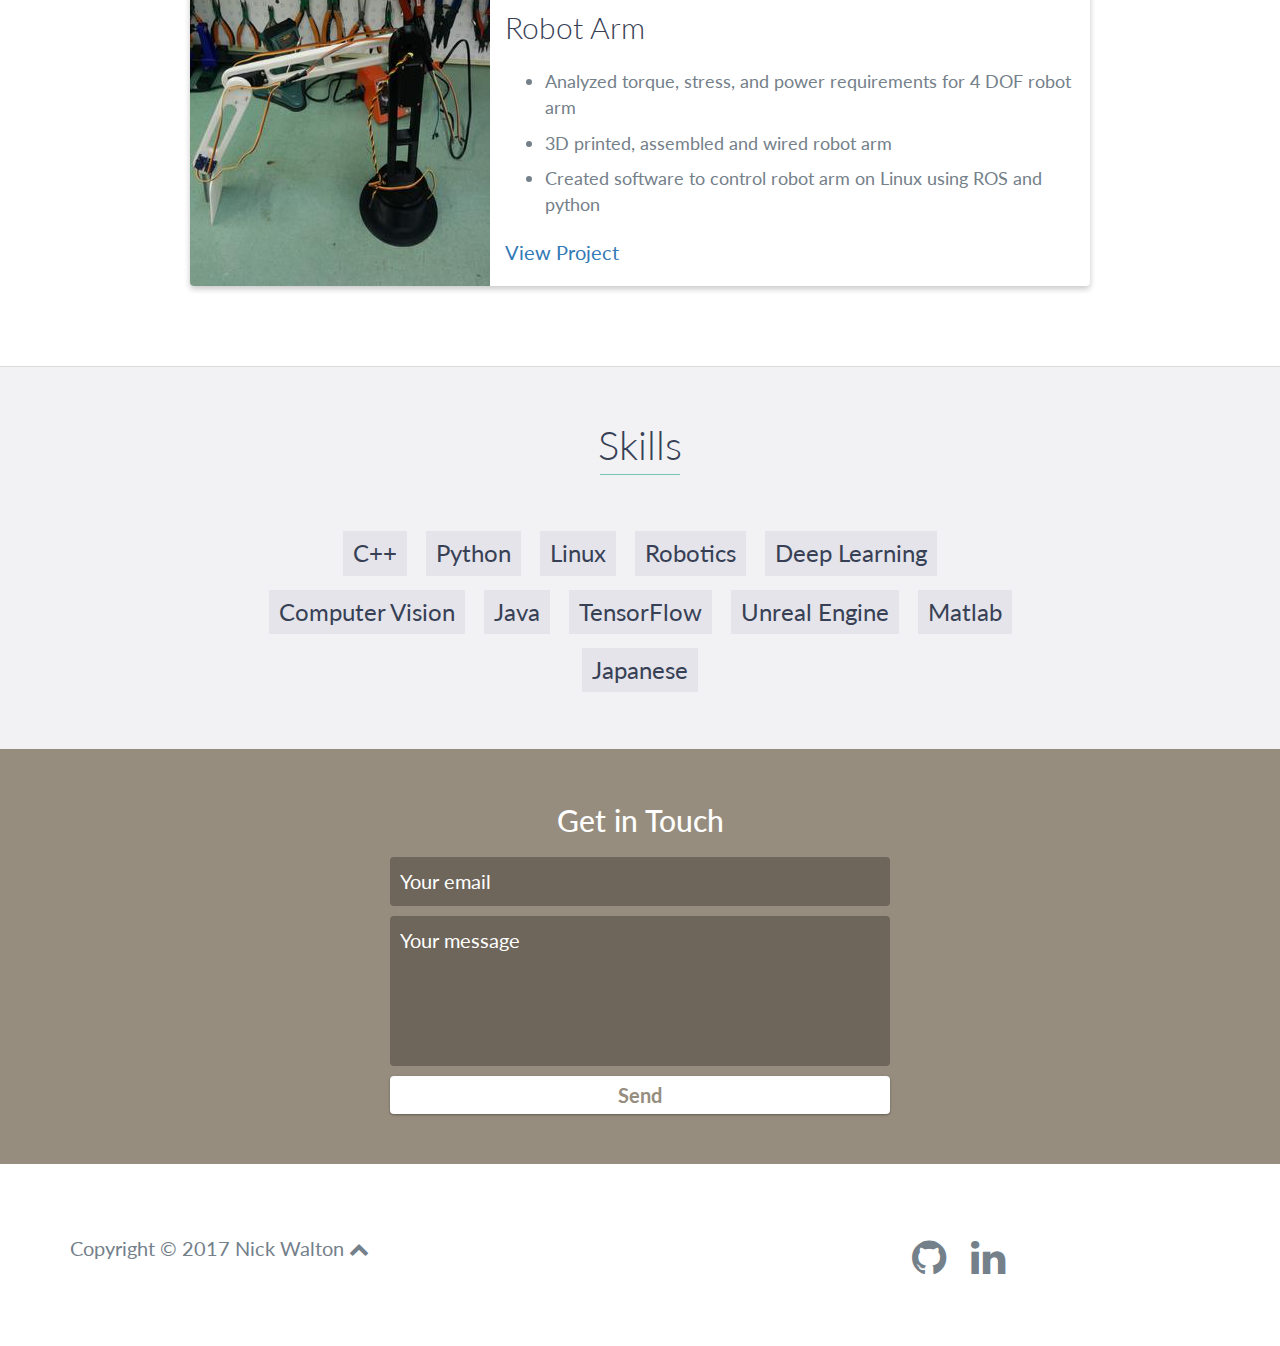
==== commit 77c43c9c: "Update index.html" ====
--- a/index.html
+++ b/index.html
@@ -27,11 +27,11 @@
             <li>
                 <a href="#about">About</a>
             </li>
+	    <li>
+                <a href="#education">Education</a>
+            </li>
             <li>
                 <a href="#experience">Experience</a>
-            </li>
-            <li>
-                <a href="#education">Education</a>
             </li>
             <li>
                 <a href="#projects">Projects</a>
@@ -80,40 +80,6 @@
         </div>
     </div>
     <!-- End #about -->
-
-    <div id="experience" class="background-alt">
-        <h2 class="heading">Experience</h2>
-        <div id="experience-timeline">
-            <div data-date="April 2018 – Present">
-                <h3>AI Research Assistant</h3>
-                <h4>BYU Perception, Cognition and Control Lab</h4>
-                <ul>
-  			        <li>Implemented complex robotic agents in“Holodeck” an open source robotics simulator for reinforcement learning using Unreal Engine and C++</li>
-  			        <li>Optimized multi camera system in Holodeck simulator decreasing FPS by half</li>
-		        </ul>
-            </div>
-
-            <div data-date="June 2017 – December 2017">
-                <h3>Autonomous Driving System Eng. Intern</h3>
-                <h4>Autoliv Japan</h4>
-                <ul>
-  			        <li>Researched 3D computer vision methods for detecting objects with Lidar</li>
-  			        <li>Analyzed CAN signals and created reports of radar object tracking accuracy</li>
-  			        <li>Developed software tools for analyzing performance of radar HIL (Hardware In the Loop) testing infrastructure</li>
-		        </ul>
-            </div>
-
-            <div data-date="September 2016 – June 2017">
-                <h3>Robotics Research Assistant</h3>
-                <h4>BYU Robotics and Dynamics Laboratory</h4>
-                <ul>
-  			        <li>Researched and tested accuracy of IMU’s for estimating joint angles on inflatable robots</li>
-  			        <li>Developed software for IMU communication and validation using Python, C++ and ROS</li>
-		        </ul>
-            </div>
-        </div>
-    </div>
-    <!-- End #experience -->
 
     <div id="education">
         <h2 class="heading">Education</h2>
@@ -132,7 +98,41 @@
     </div>
     <!-- End #education -->
 
-    <div id="projects" class="background-alt">
+    <div id="experience" class="background-alt">
+        <h2 class="heading">Experience</h2>
+        <div id="experience-timeline">
+            <div data-date="April 2018 – Present">
+                <h3>AI Research Assistant</h3>
+                <h4>BYU Perception, Cognition and Control Lab</h4>
+                <ul>
+  			        <li>Implemented complex robotic agents in“Holodeck” an open source robotics simulator for reinforcement learning using Unreal Engine and C++</li>
+  			        <li>Optimized multi camera system in Holodeck simulator decreasing FPS by half</li>
+		        </ul>
+            </div>
+
+            <div data-date="June 2017 – December 2017">
+                <h3>Autonomous Driving System Eng. Intern</h3>
+                <h4>Autoliv Japan</h4>
+                <ul>
+  			        <li>Researched 3D computer vision methods for detecting objects with Lidar</li>
+  			        <li>Analyzed CAN signals and created reports of radar object tracking accuracy</li>
+  			        <li>Developed software tools for analyzing performance of radar HIL (Hardware In the Loop) testing infrastructure</li>
+		        </ul>
+            </div>
+
+            <div data-date="September 2016 – June 2017">
+                <h3>Robotics Research Assistant</h3>
+                <h4>BYU Robotics and Dynamics Laboratory</h4>
+                <ul>
+  			        <li>Researched and tested accuracy of IMU’s for estimating joint angles on inflatable robots</li>
+  			        <li>Developed software for IMU communication and validation using Python, C++ and ROS</li>
+		        </ul>
+            </div>
+        </div>
+    </div>
+    <!-- End #experience -->
+	
+    <div id="projects">
         <h2 class="heading">Projects</h2>
         <div class="container">
             <div class="row">
@@ -176,7 +176,7 @@
     </div>
     <!-- End #projects -->
 
-    <div id="skills">
+    <div id="skills" class="background-alt">
         <h2 class="heading">Skills</h2>
         <ul>
             <li>C++</li>
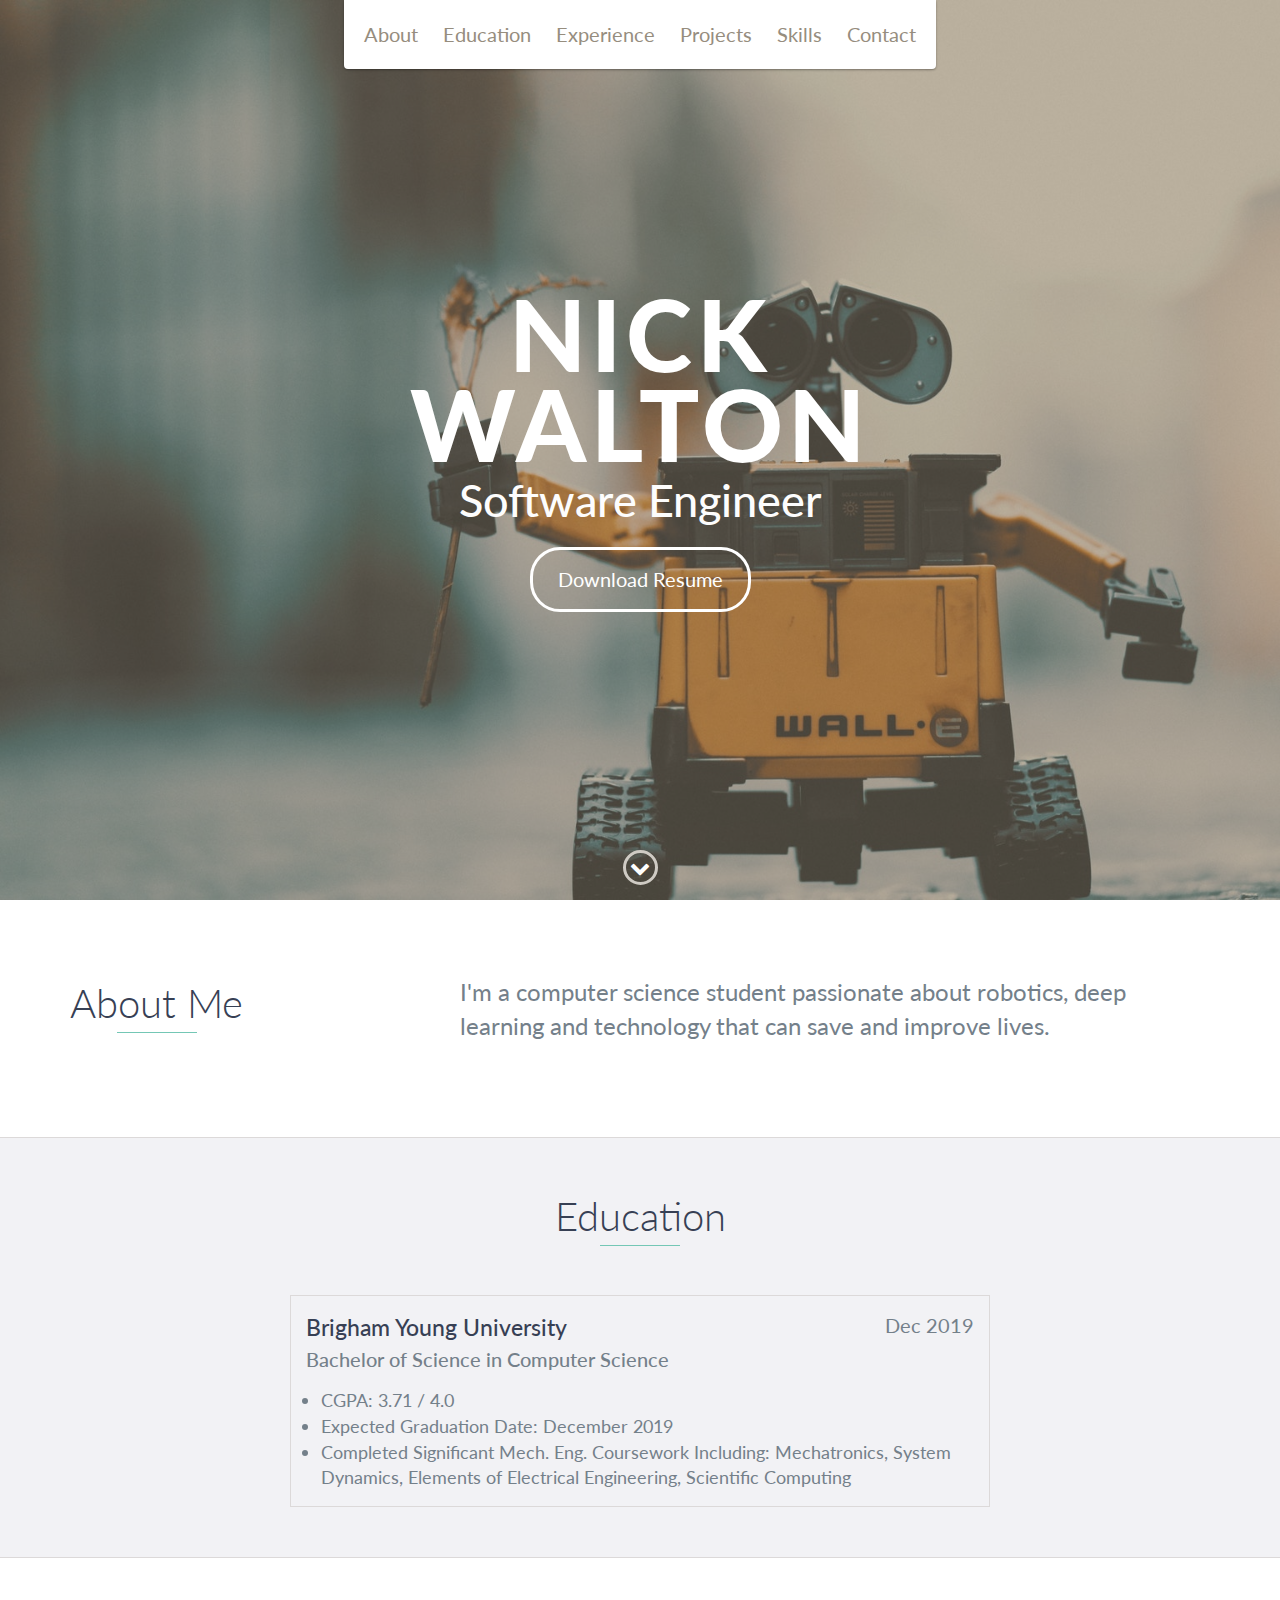
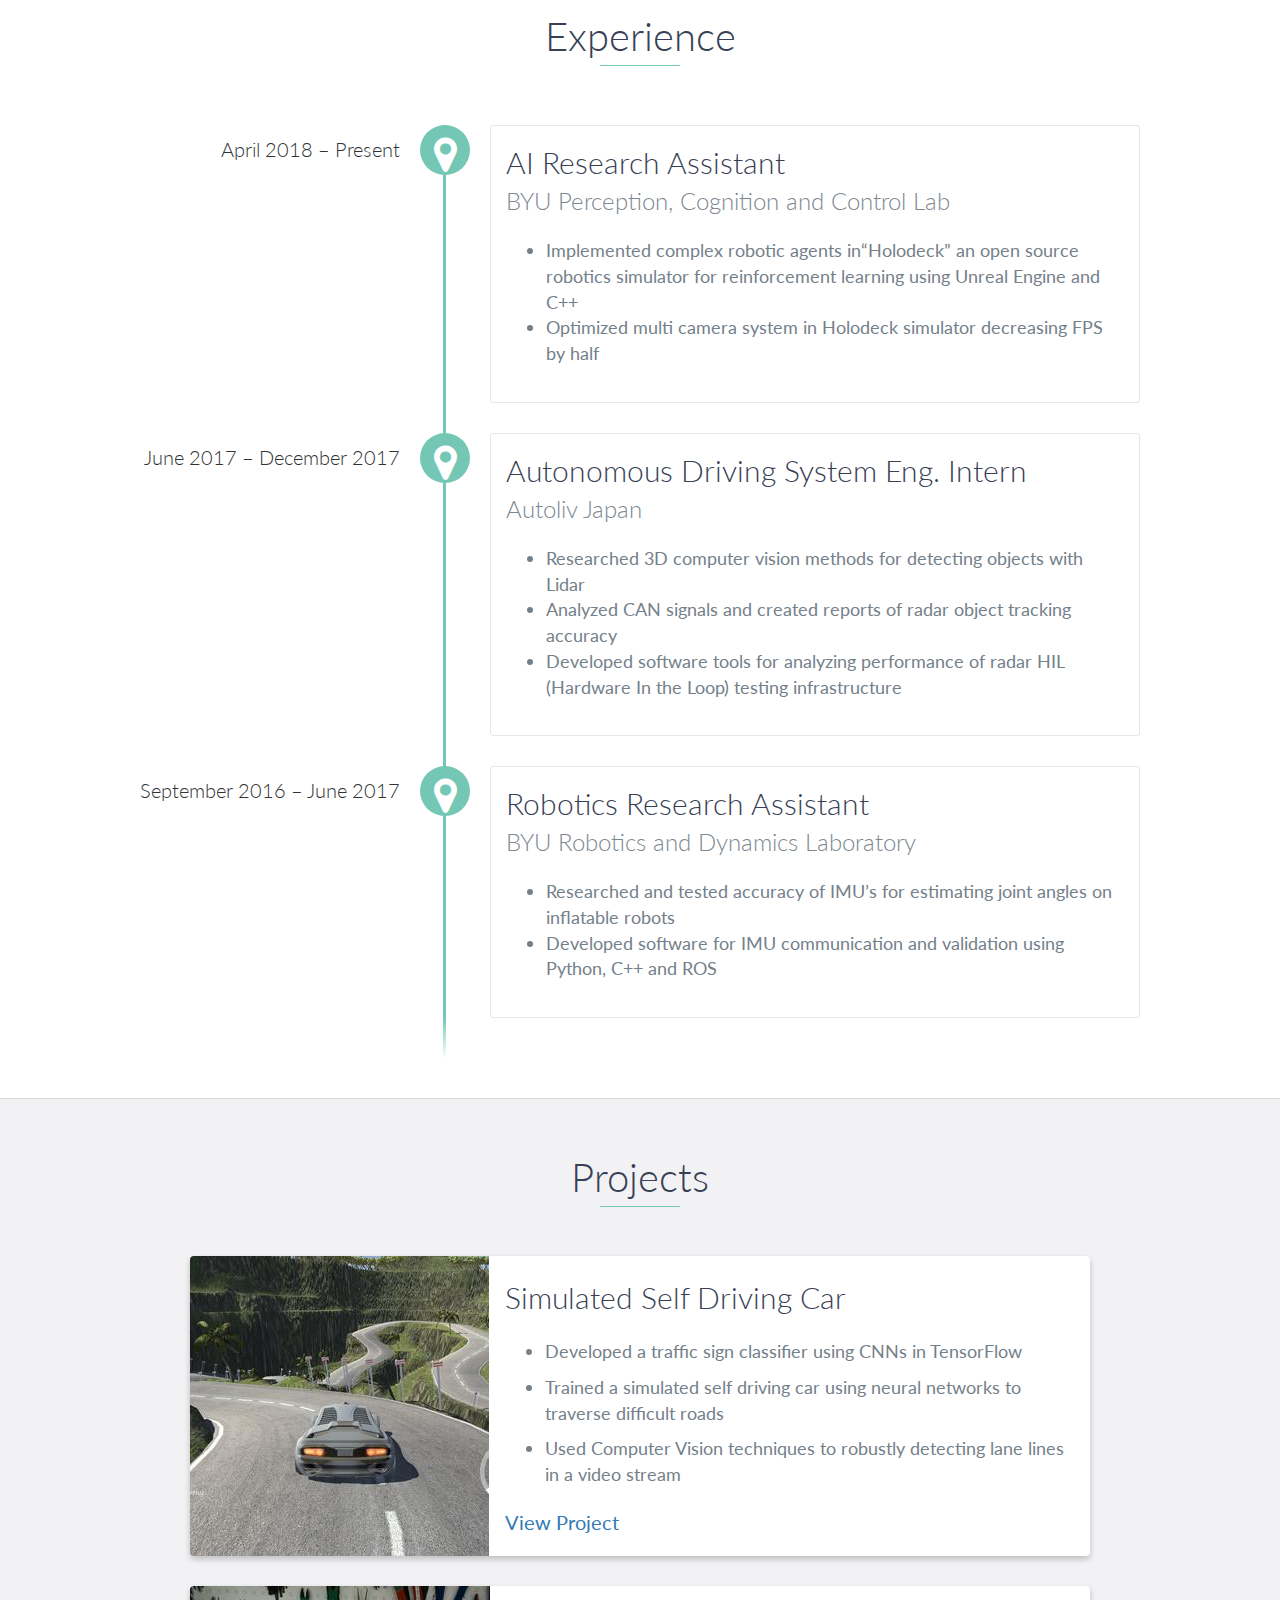
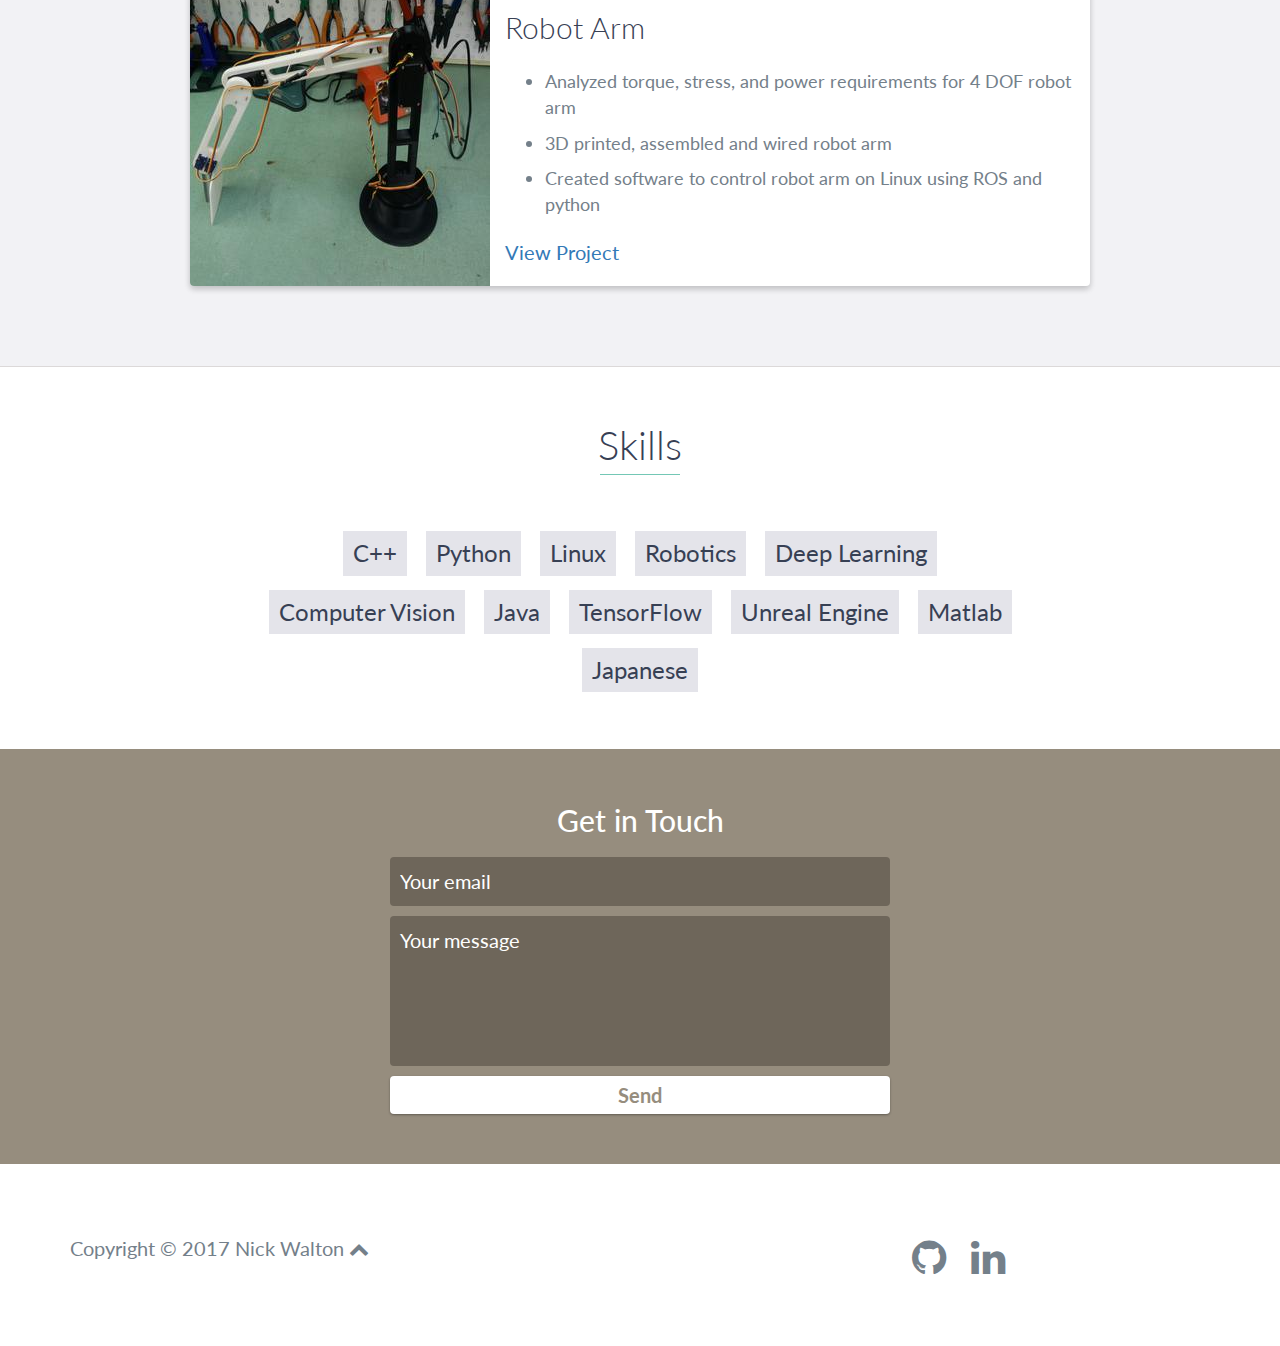
==== commit c19bb8be: "Update index.html" ====
--- a/index.html
+++ b/index.html
@@ -81,7 +81,7 @@
     </div>
     <!-- End #about -->
 
-    <div id="education">
+    <div id="education" class="background-alt">
         <h2 class="heading">Education</h2>
         <div class="education-block">
             <h3>Brigham Young University</h3>
@@ -98,7 +98,7 @@
     </div>
     <!-- End #education -->
 
-    <div id="experience" class="background-alt">
+    <div id="experience">
         <h2 class="heading">Experience</h2>
         <div id="experience-timeline">
             <div data-date="April 2018 – Present">
@@ -132,7 +132,7 @@
     </div>
     <!-- End #experience -->
 	
-    <div id="projects">
+    <div id="projects" class="background-alt">
         <h2 class="heading">Projects</h2>
         <div class="container">
             <div class="row">
@@ -176,7 +176,7 @@
     </div>
     <!-- End #projects -->
 
-    <div id="skills" class="background-alt">
+    <div id="skills">
         <h2 class="heading">Skills</h2>
         <ul>
             <li>C++</li>
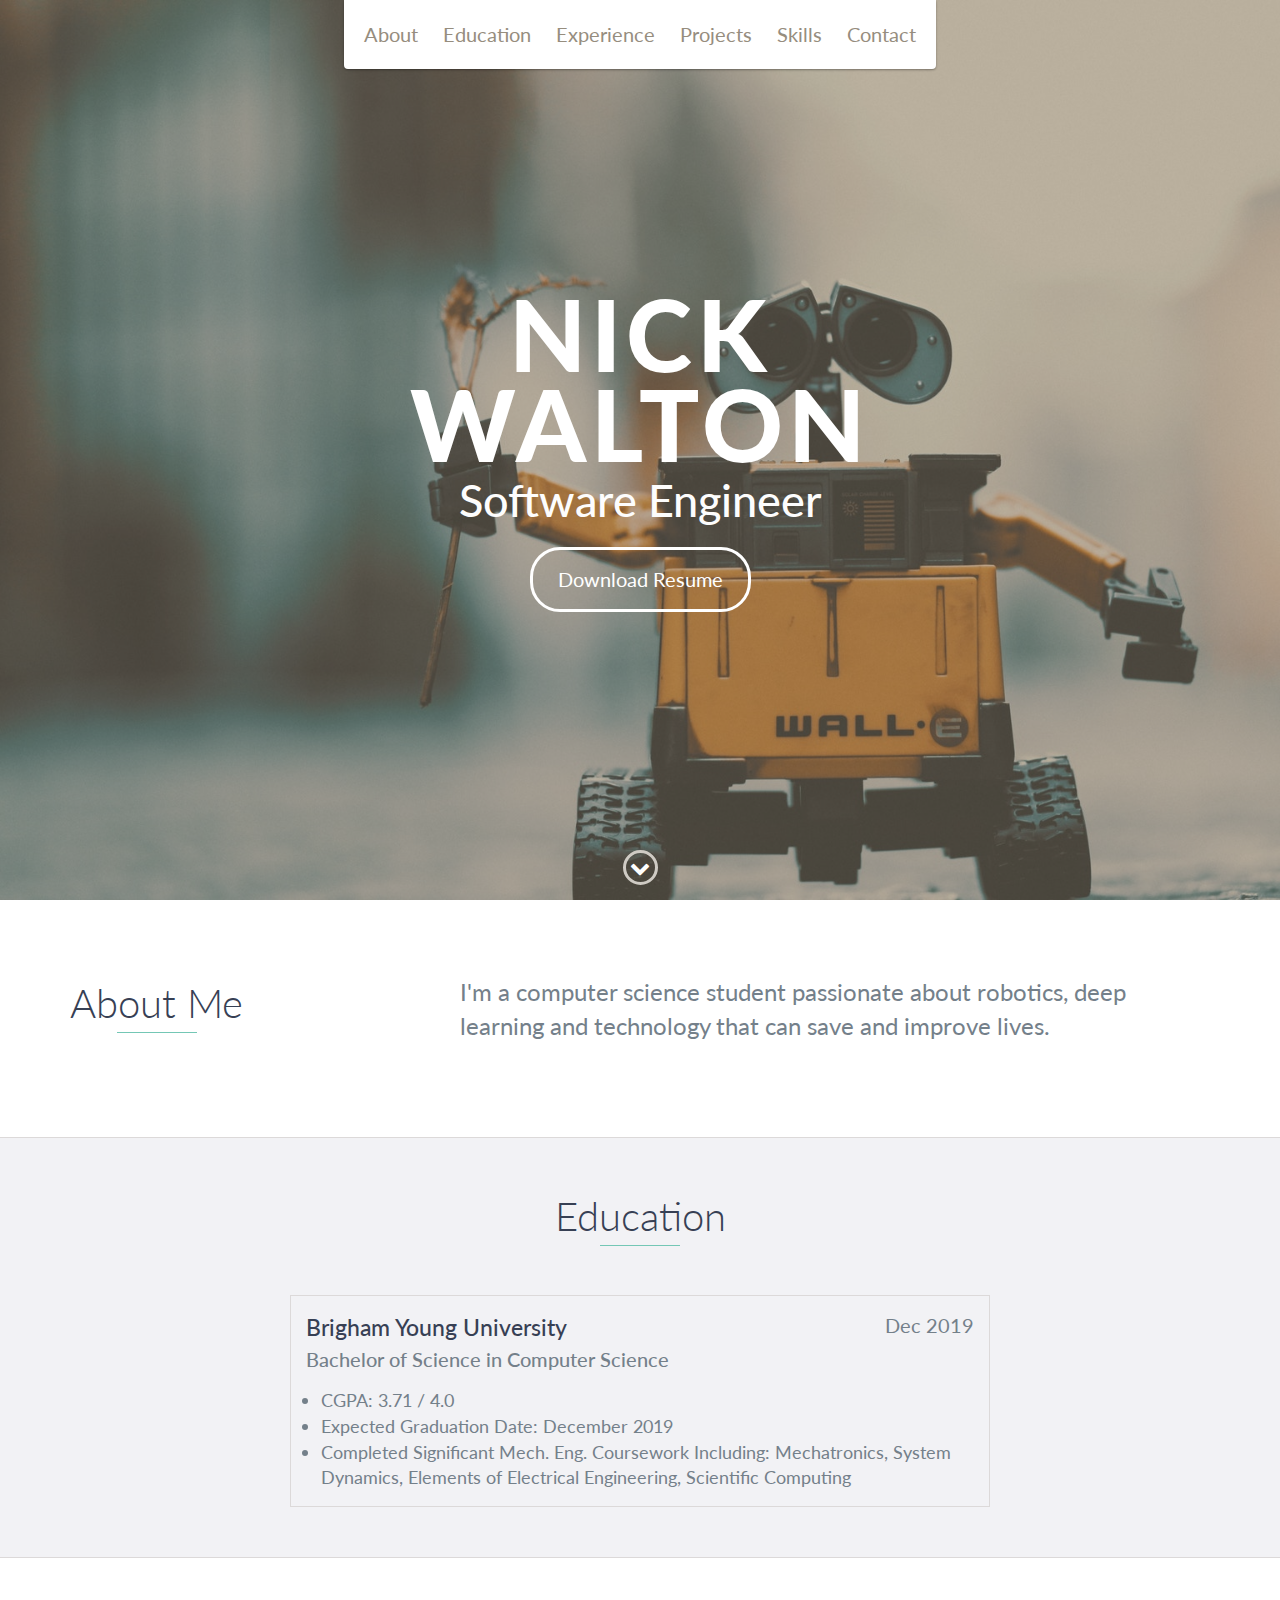
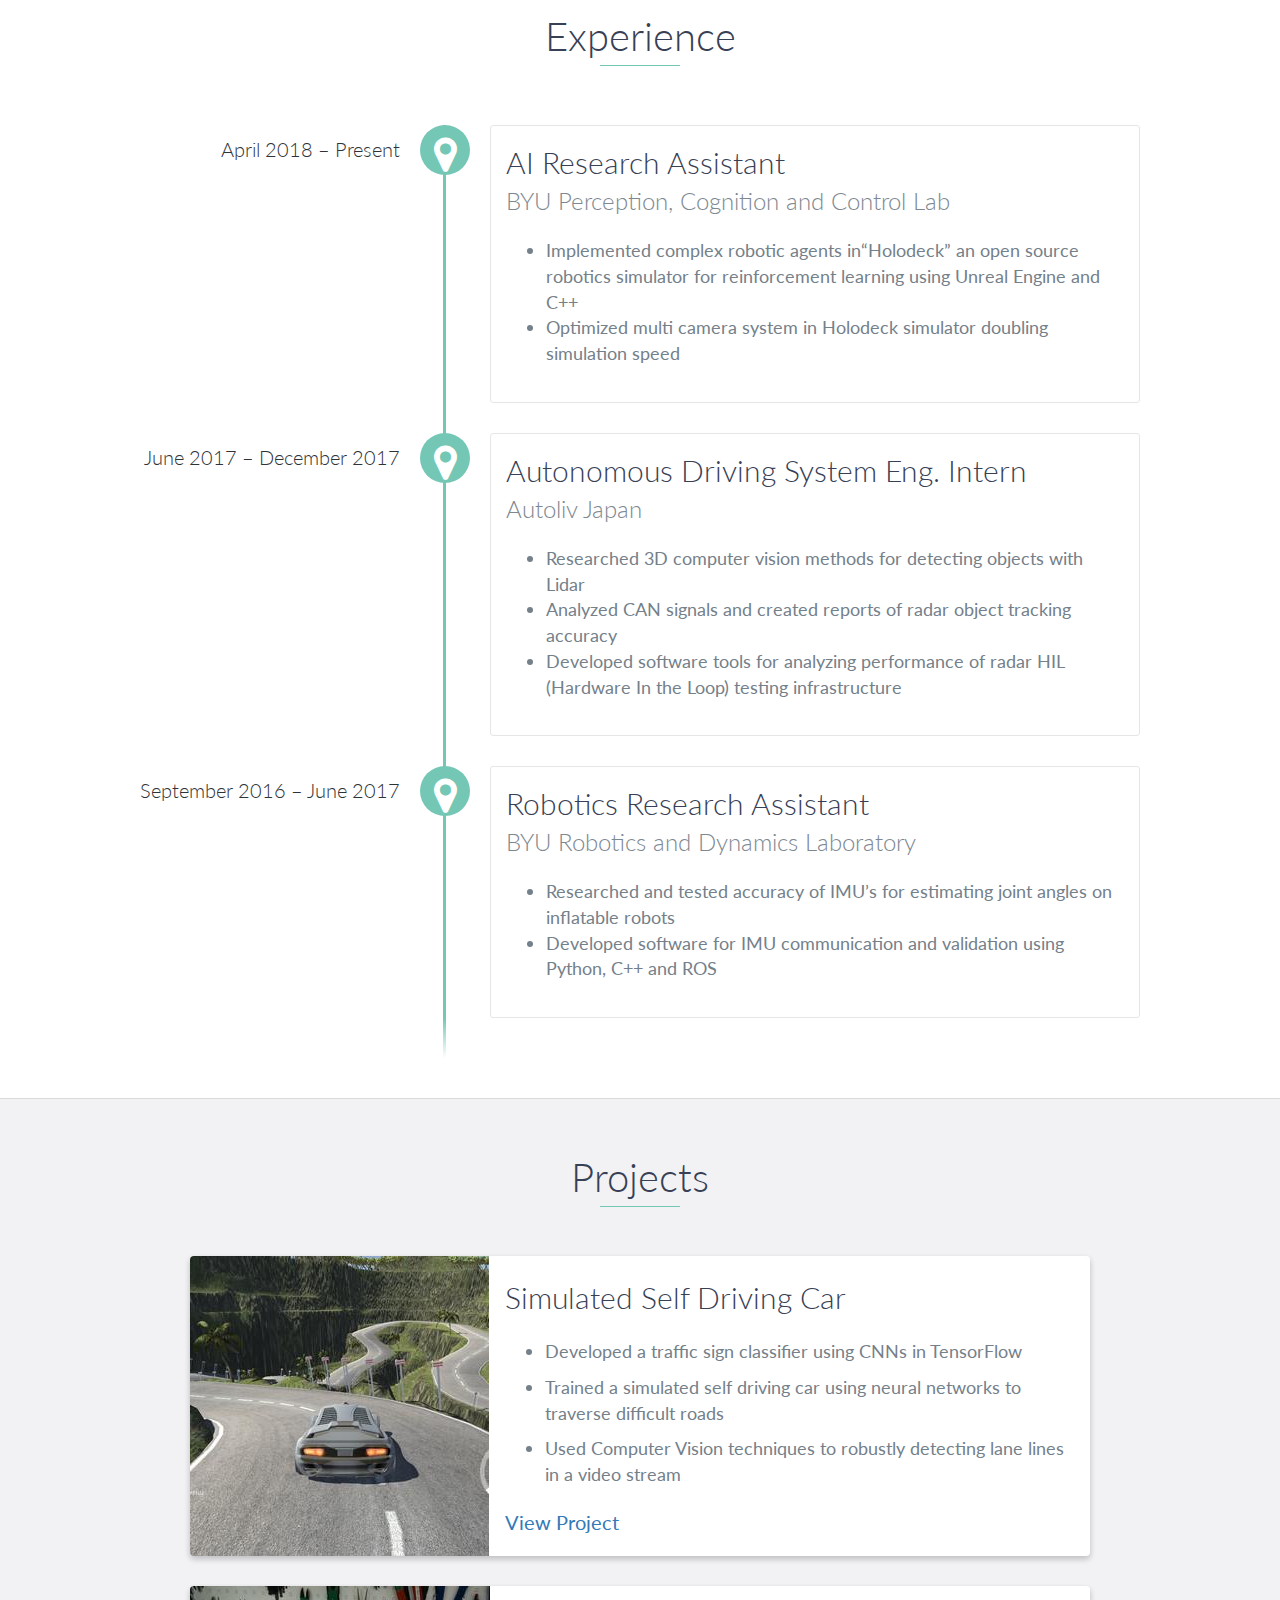
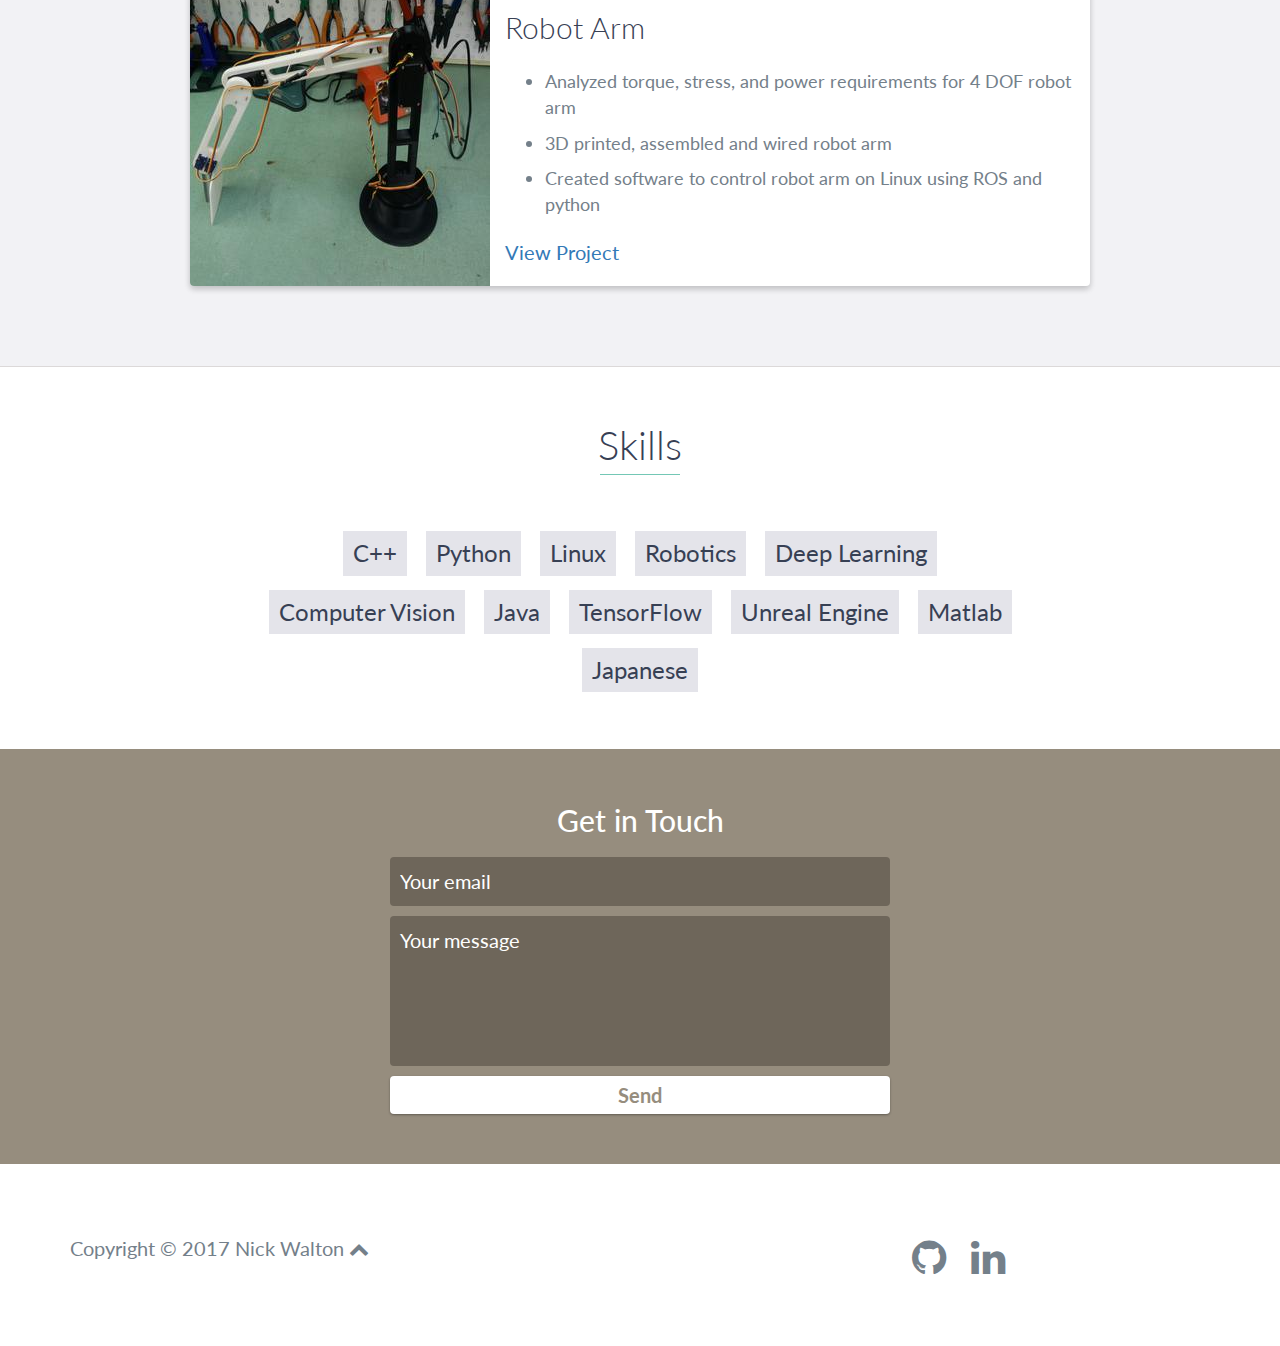
==== commit 544ad08b: "Update index.html" ====
--- a/index.html
+++ b/index.html
@@ -106,7 +106,7 @@
                 <h4>BYU Perception, Cognition and Control Lab</h4>
                 <ul>
   			        <li>Implemented complex robotic agents in“Holodeck” an open source robotics simulator for reinforcement learning using Unreal Engine and C++</li>
-  			        <li>Optimized multi camera system in Holodeck simulator decreasing FPS by half</li>
+  			        <li>Optimized multi camera system in Holodeck simulator doubling simulation speed</li>
 		        </ul>
             </div>
 
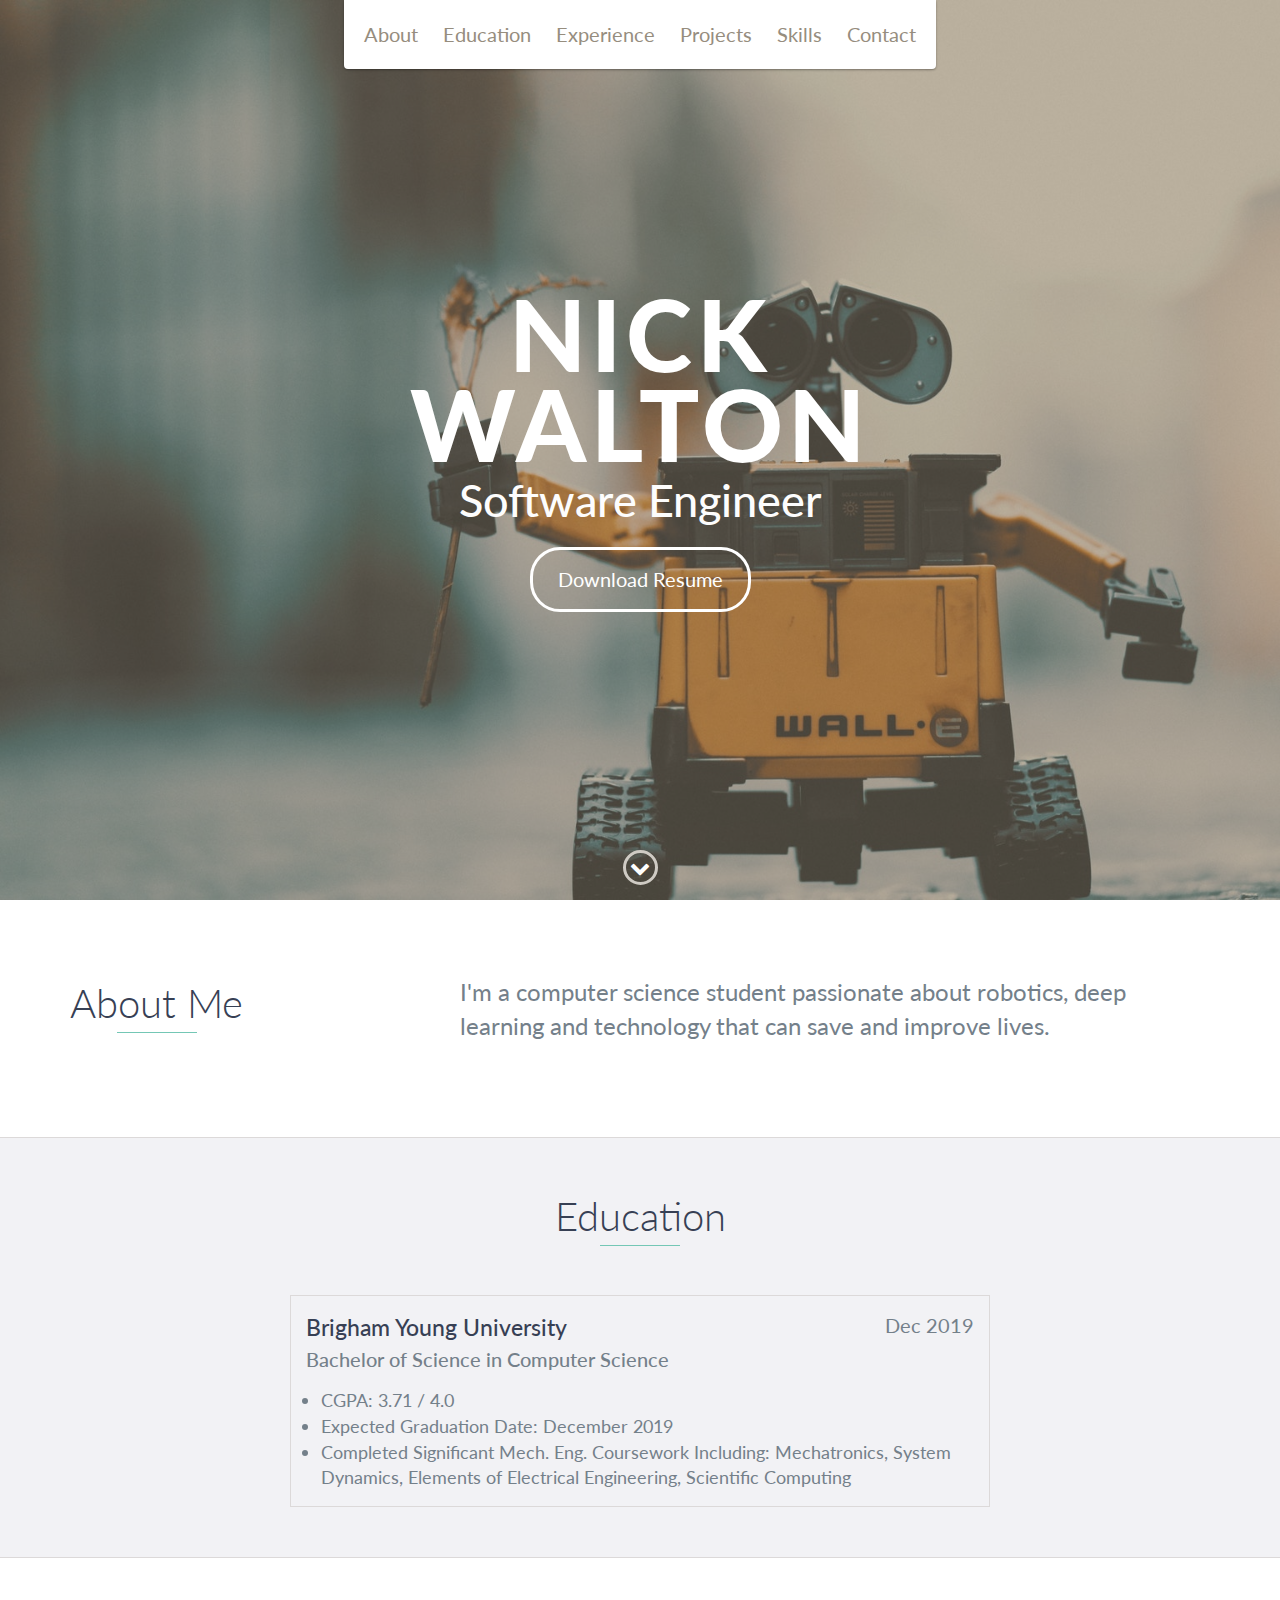
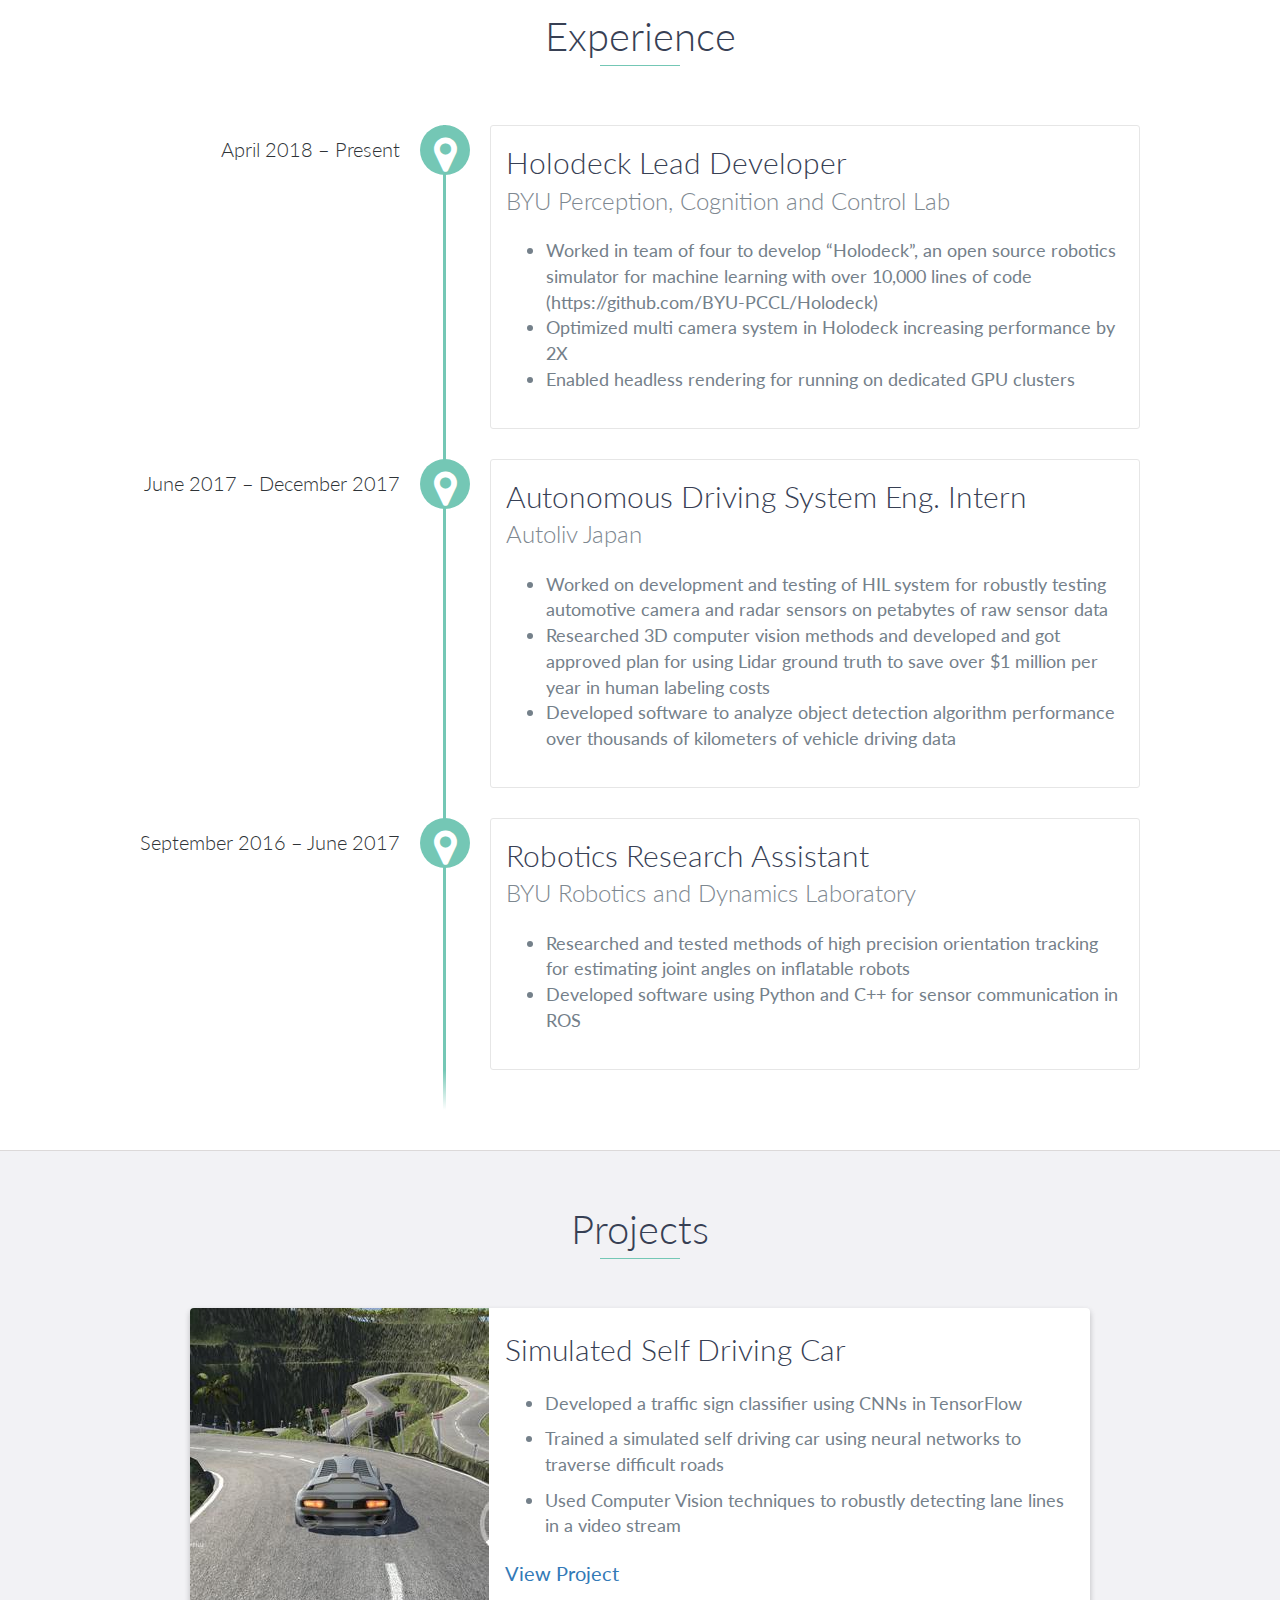
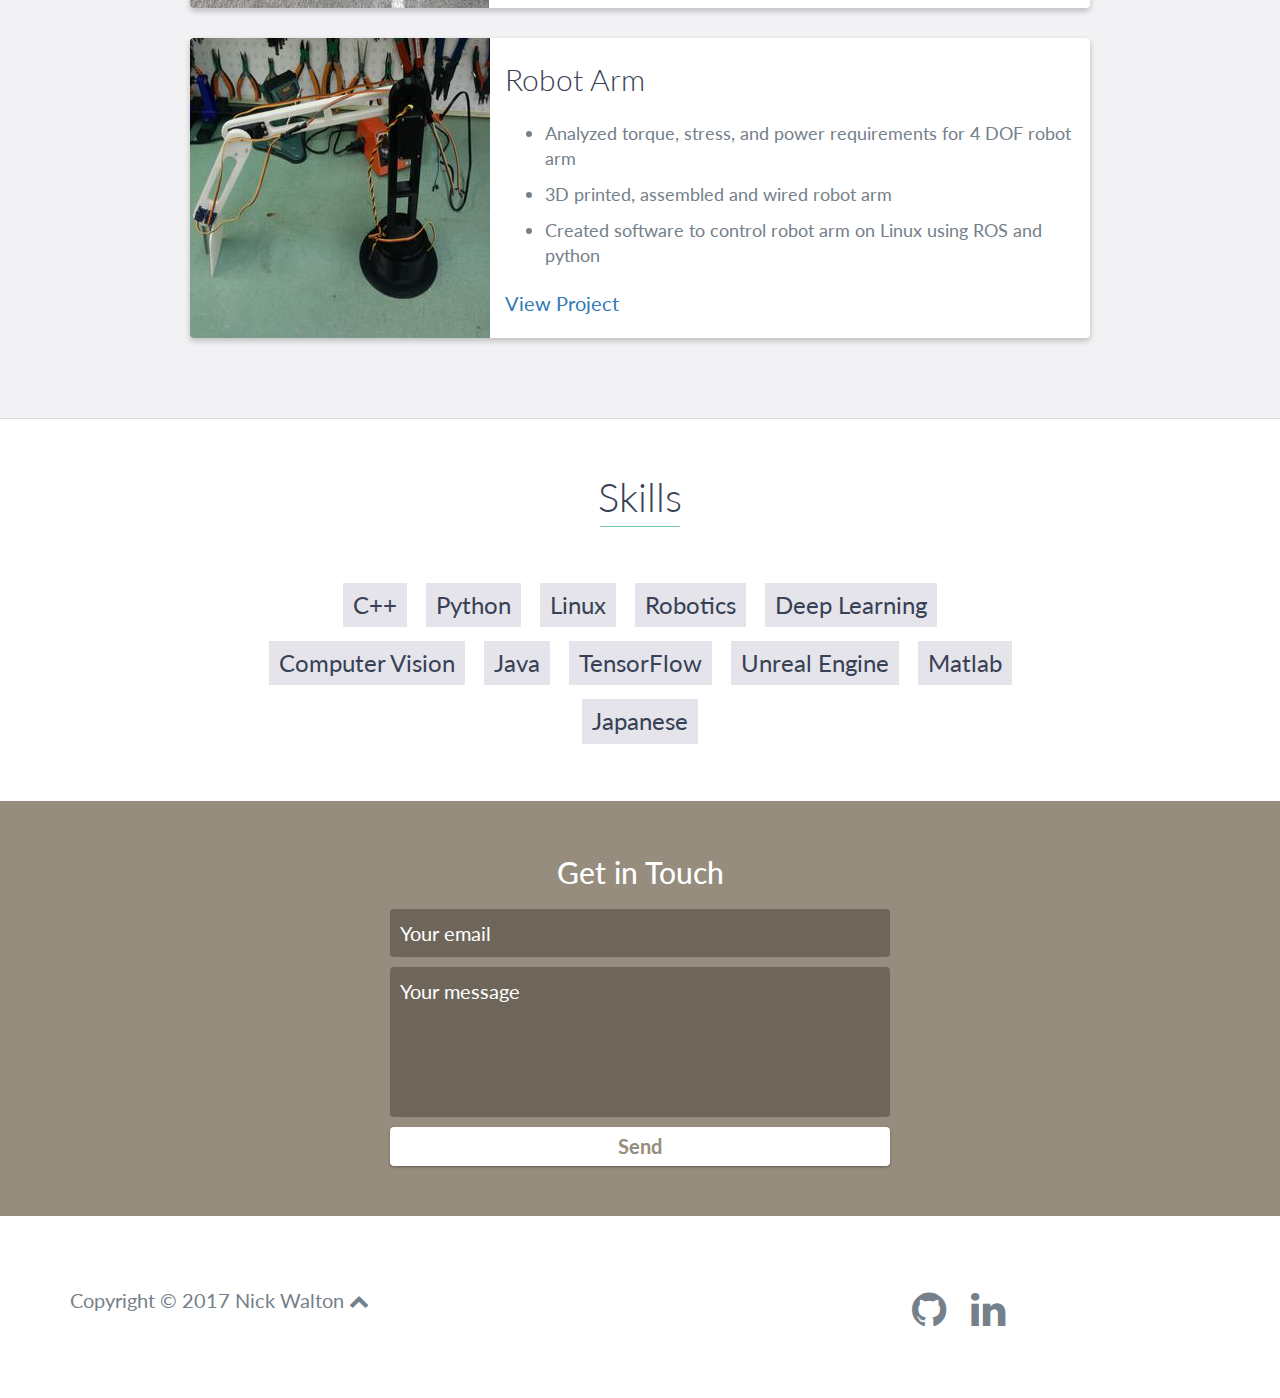
==== commit 0dddb2c3: "Updated resume" ====
--- a/index.html
+++ b/index.html
@@ -50,7 +50,7 @@
         <div id="lead-content">
             <h1>Nick Walton</h1>
             <h2>Software Engineer</h2>
-            <a href="./Nick Walton's Resume July 10.pdf" class="btn-rounded-white">Download Resume</a>
+            <a href="./NickWaltonResume.pdf" class="btn-rounded-white">Download Resume</a>
         </div>
         <!-- End #lead-content -->
 
@@ -102,11 +102,12 @@
         <h2 class="heading">Experience</h2>
         <div id="experience-timeline">
             <div data-date="April 2018 – Present">
-                <h3>AI Research Assistant</h3>
+                <h3>Holodeck Lead Developer</h3>
                 <h4>BYU Perception, Cognition and Control Lab</h4>
                 <ul>
-  			        <li>Implemented complex robotic agents in“Holodeck” an open source robotics simulator for reinforcement learning using Unreal Engine and C++</li>
-  			        <li>Optimized multi camera system in Holodeck simulator doubling simulation speed</li>
+  			        <li>Worked in team of four to develop “Holodeck”, an open source robotics simulator for machine learning with over 10,000 lines of code (https://github.com/BYU-PCCL/Holodeck)</li>
+  			        <li>Optimized multi camera system in Holodeck increasing performance by 2X</li>
+  			        <li>Enabled headless rendering for running on dedicated GPU clusters</li>
 		        </ul>
             </div>
 
@@ -114,9 +115,9 @@
                 <h3>Autonomous Driving System Eng. Intern</h3>
                 <h4>Autoliv Japan</h4>
                 <ul>
-  			        <li>Researched 3D computer vision methods for detecting objects with Lidar</li>
-  			        <li>Analyzed CAN signals and created reports of radar object tracking accuracy</li>
-  			        <li>Developed software tools for analyzing performance of radar HIL (Hardware In the Loop) testing infrastructure</li>
+  			        <li>Worked on development and testing of HIL system for robustly testing automotive camera and radar sensors on petabytes of raw sensor data</li>
+  			        <li>Researched 3D computer vision methods and developed and got approved plan for using Lidar ground truth to save over $1 million per year in human labeling costs</li>
+  			        <li>Developed software to analyze object detection algorithm performance over thousands of kilometers of vehicle driving data</li>
 		        </ul>
             </div>
 
@@ -124,8 +125,9 @@
                 <h3>Robotics Research Assistant</h3>
                 <h4>BYU Robotics and Dynamics Laboratory</h4>
                 <ul>
-  			        <li>Researched and tested accuracy of IMU’s for estimating joint angles on inflatable robots</li>
-  			        <li>Developed software for IMU communication and validation using Python, C++ and ROS</li>
+  			        <li>Researched and tested methods of high precision orientation tracking for estimating joint angles on inflatable robots
+</li>
+  			        <li>Developed software using Python and C++ for sensor communication in ROS</li>
 		        </ul>
             </div>
         </div>
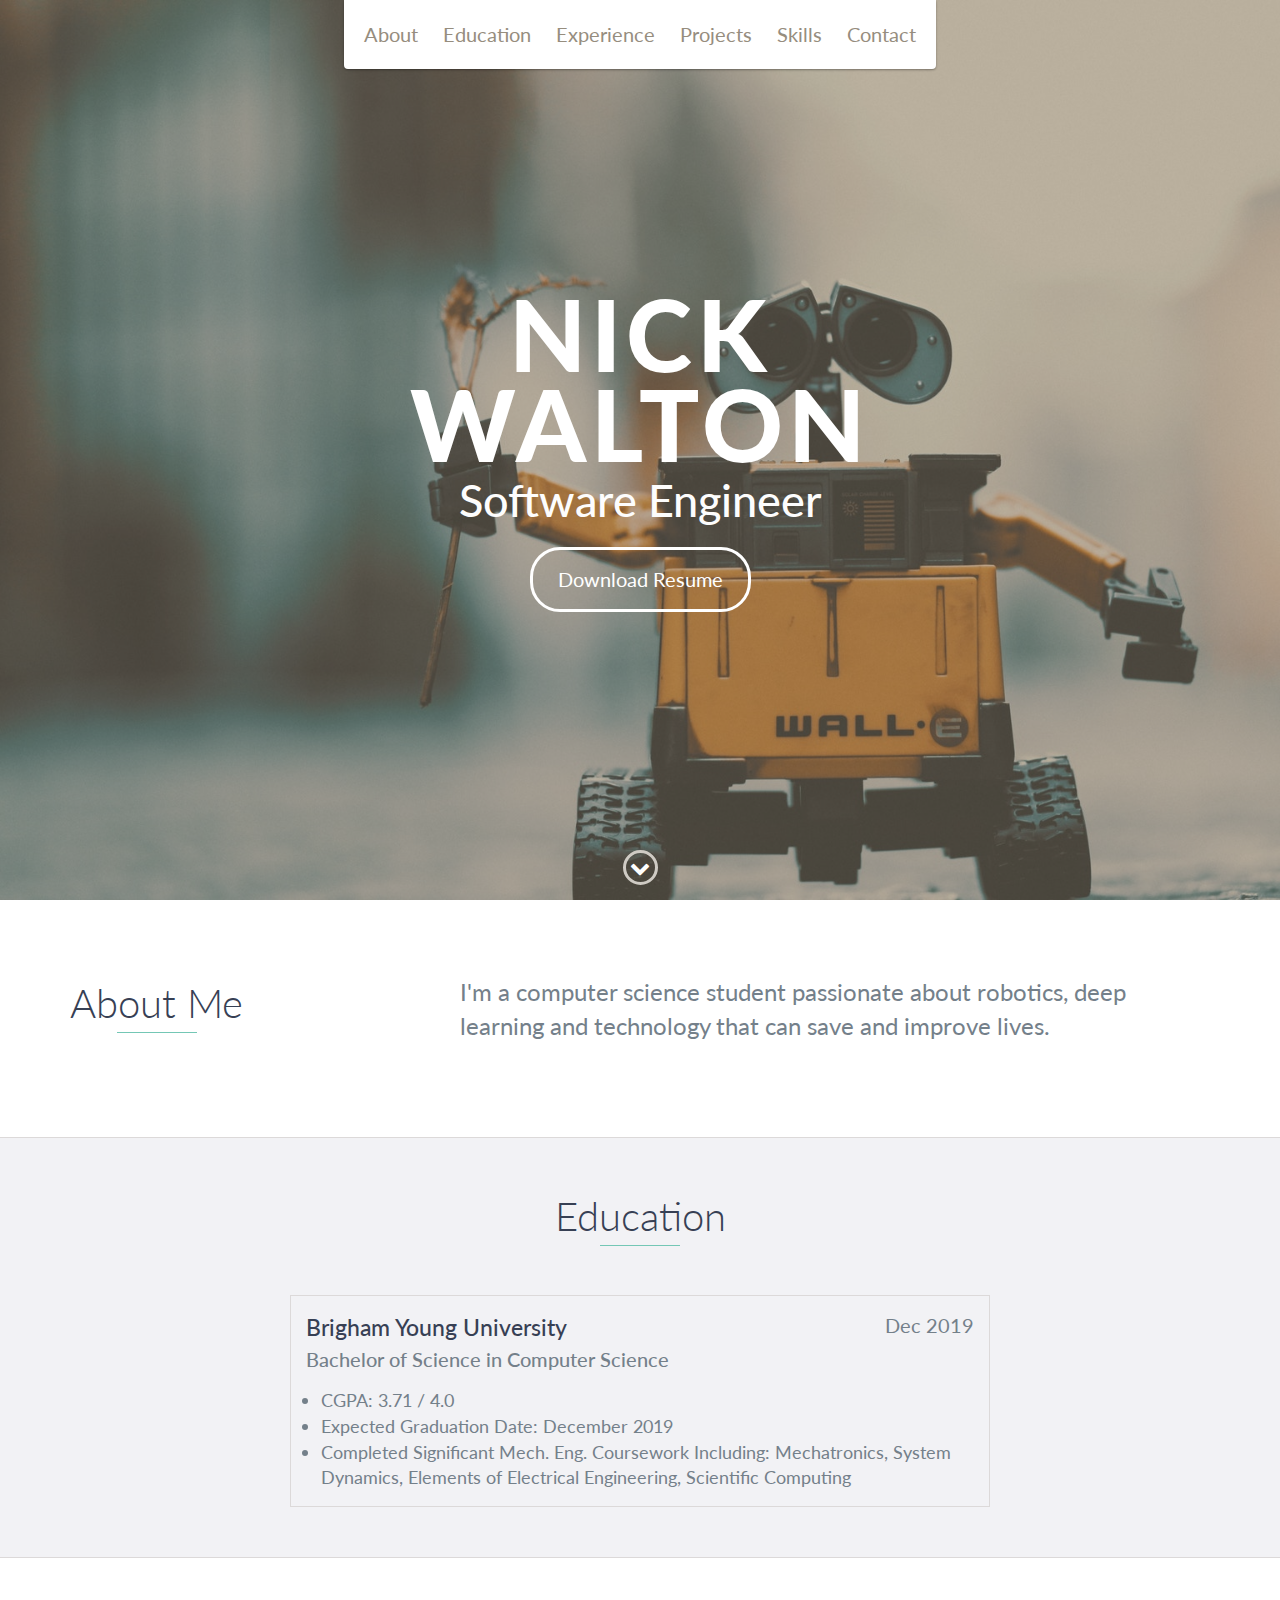
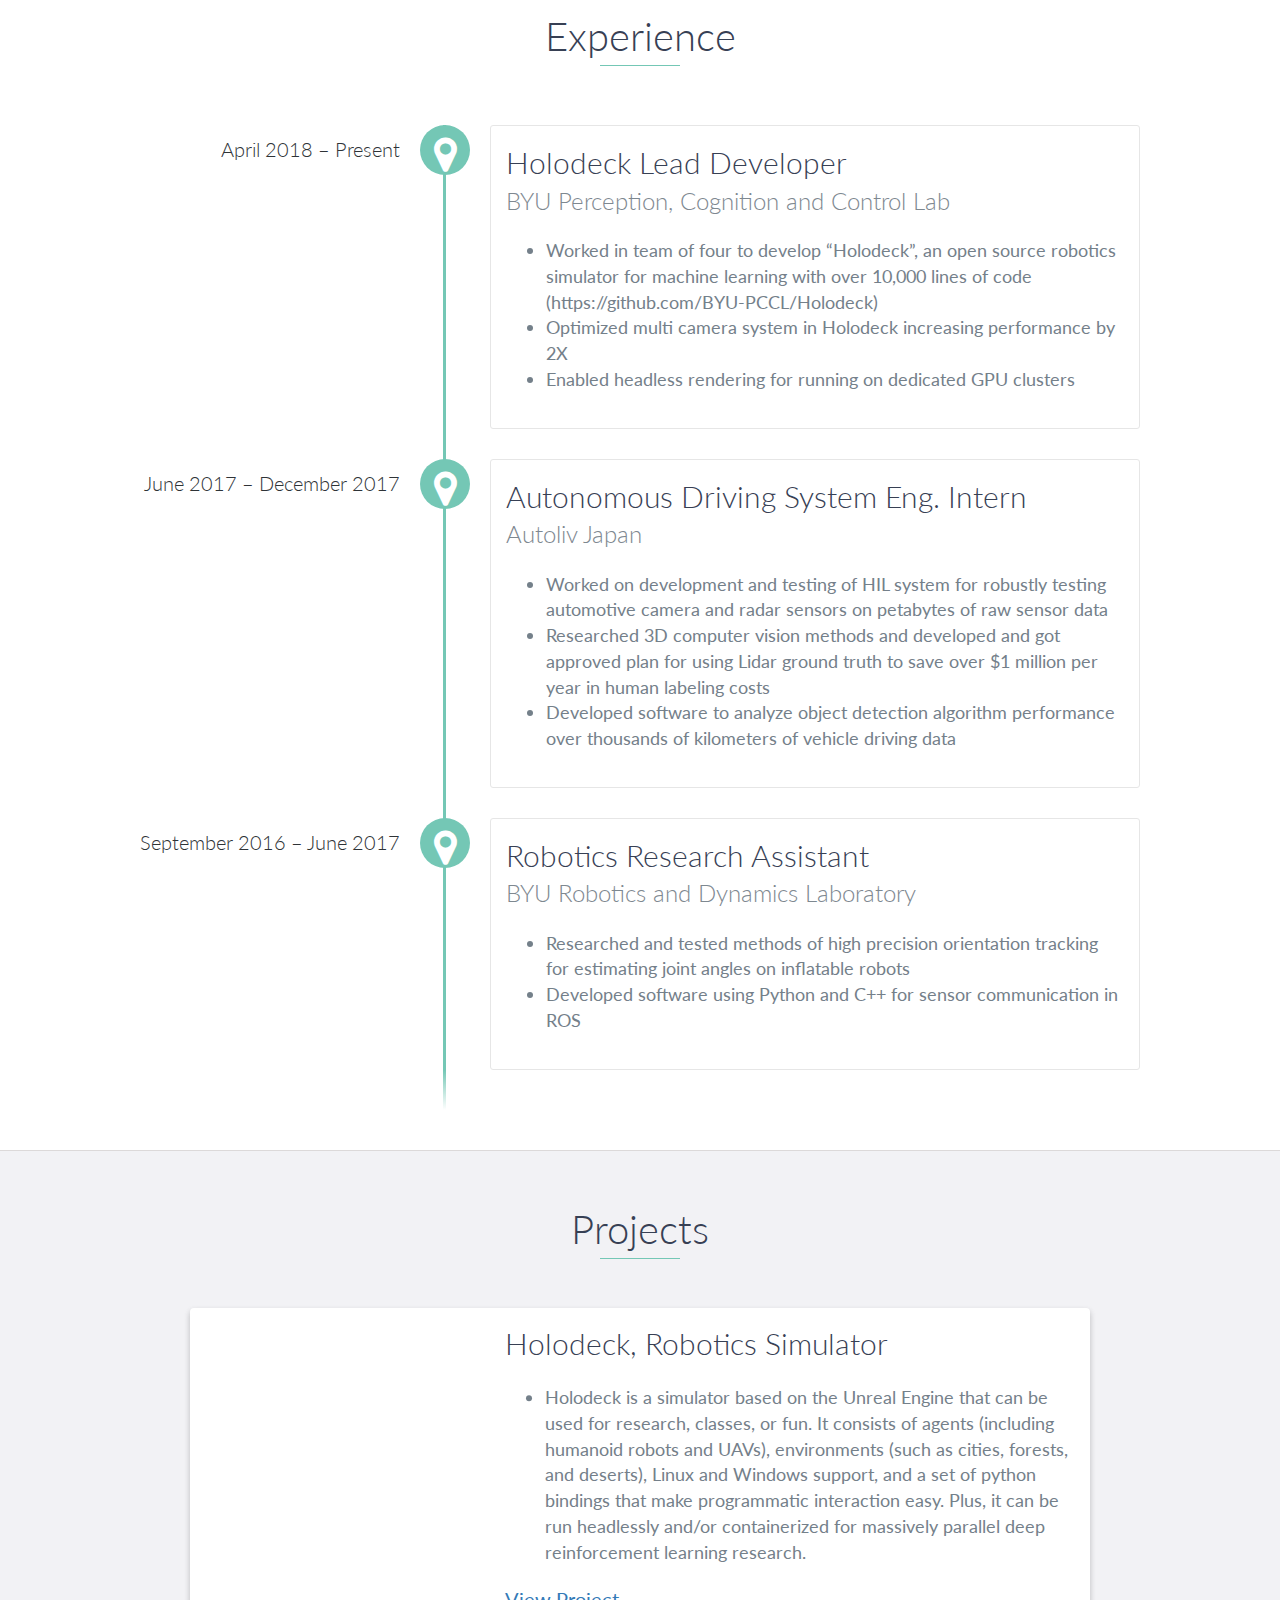
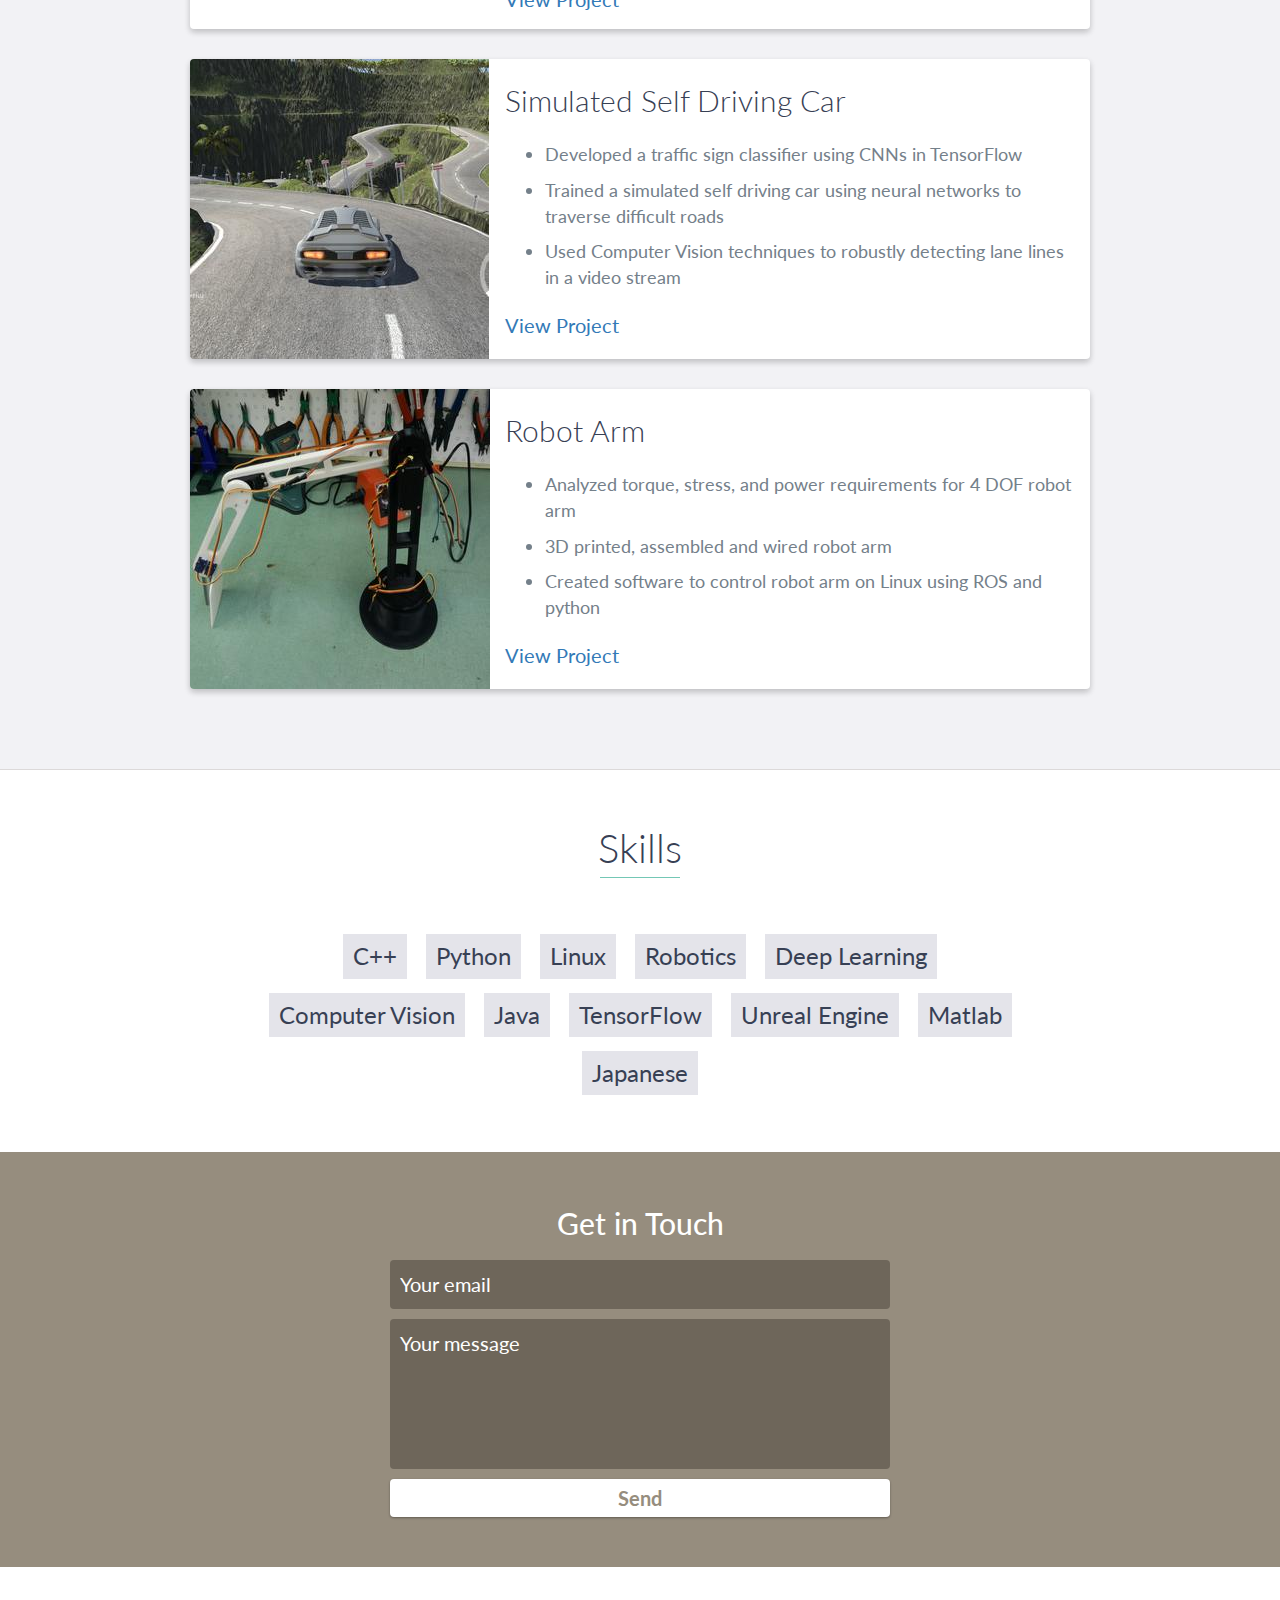
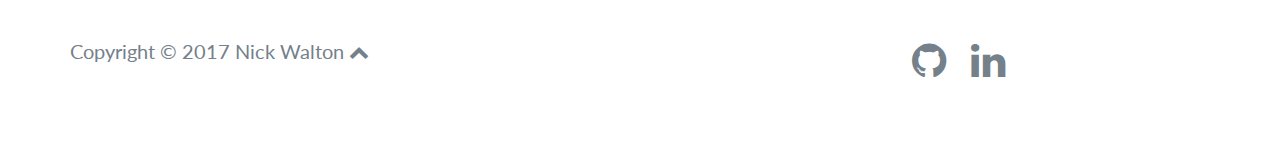
==== commit ba482844: "Added holodeck" ====
--- a/index.html
+++ b/index.html
@@ -138,6 +138,22 @@
         <h2 class="heading">Projects</h2>
         <div class="container">
             <div class="row">
+            <div class="project shadow-large">
+                    <div class="project-image">
+                        <iframe width="560" height="315" src="https://www.youtube.com/embed/_huewiGqfrs" frameborder="0" allow="autoplay; encrypted-media" allowfullscreen></iframe>
+                    </div>
+                    <!-- End .project-image -->
+                    <div class="project-info">
+                        <h3>Holodeck, Robotics Simulator</h3>
+                        <ul>
+              	<li> Holodeck is a simulator based on the Unreal Engine that can be used for research, classes, or fun. It consists of agents (including humanoid robots and UAVs), environments (such as cities, forests, and deserts), Linux and Windows support, and a set of python bindings that make programmatic interaction easy. Plus, it can be run headlessly and/or containerized for massively parallel deep reinforcement learning research. </li>
+	                </ul>
+                        <a href="https://holodeck.cs.byu.edu/">View Project</a>
+                    </div>
+                    <!-- End .project-info -->
+                </div>
+                <!-- End .project -->
+
                 <div class="project shadow-large">
                     <div class="project-image">
                         <img src="images/SmallSDC.jpg" />
@@ -240,3 +256,4 @@
 </body>
 
 </html>
+
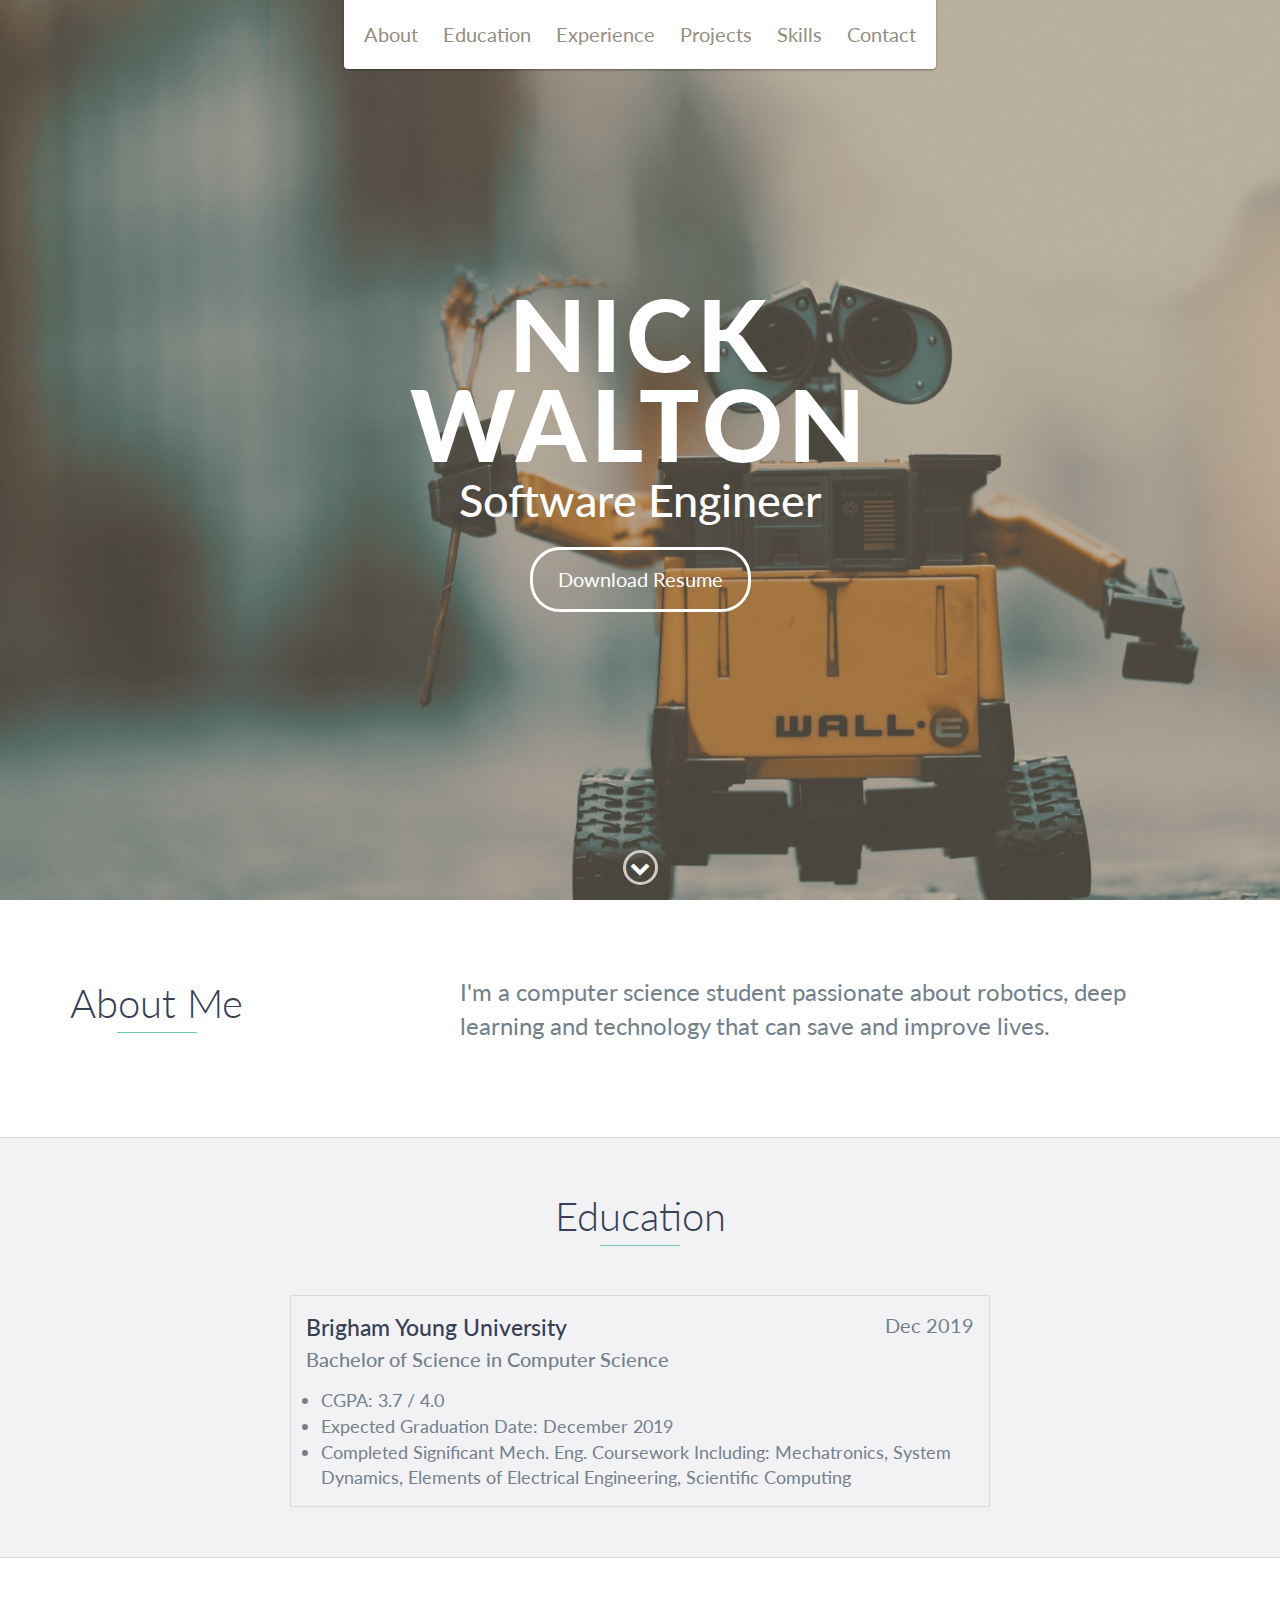
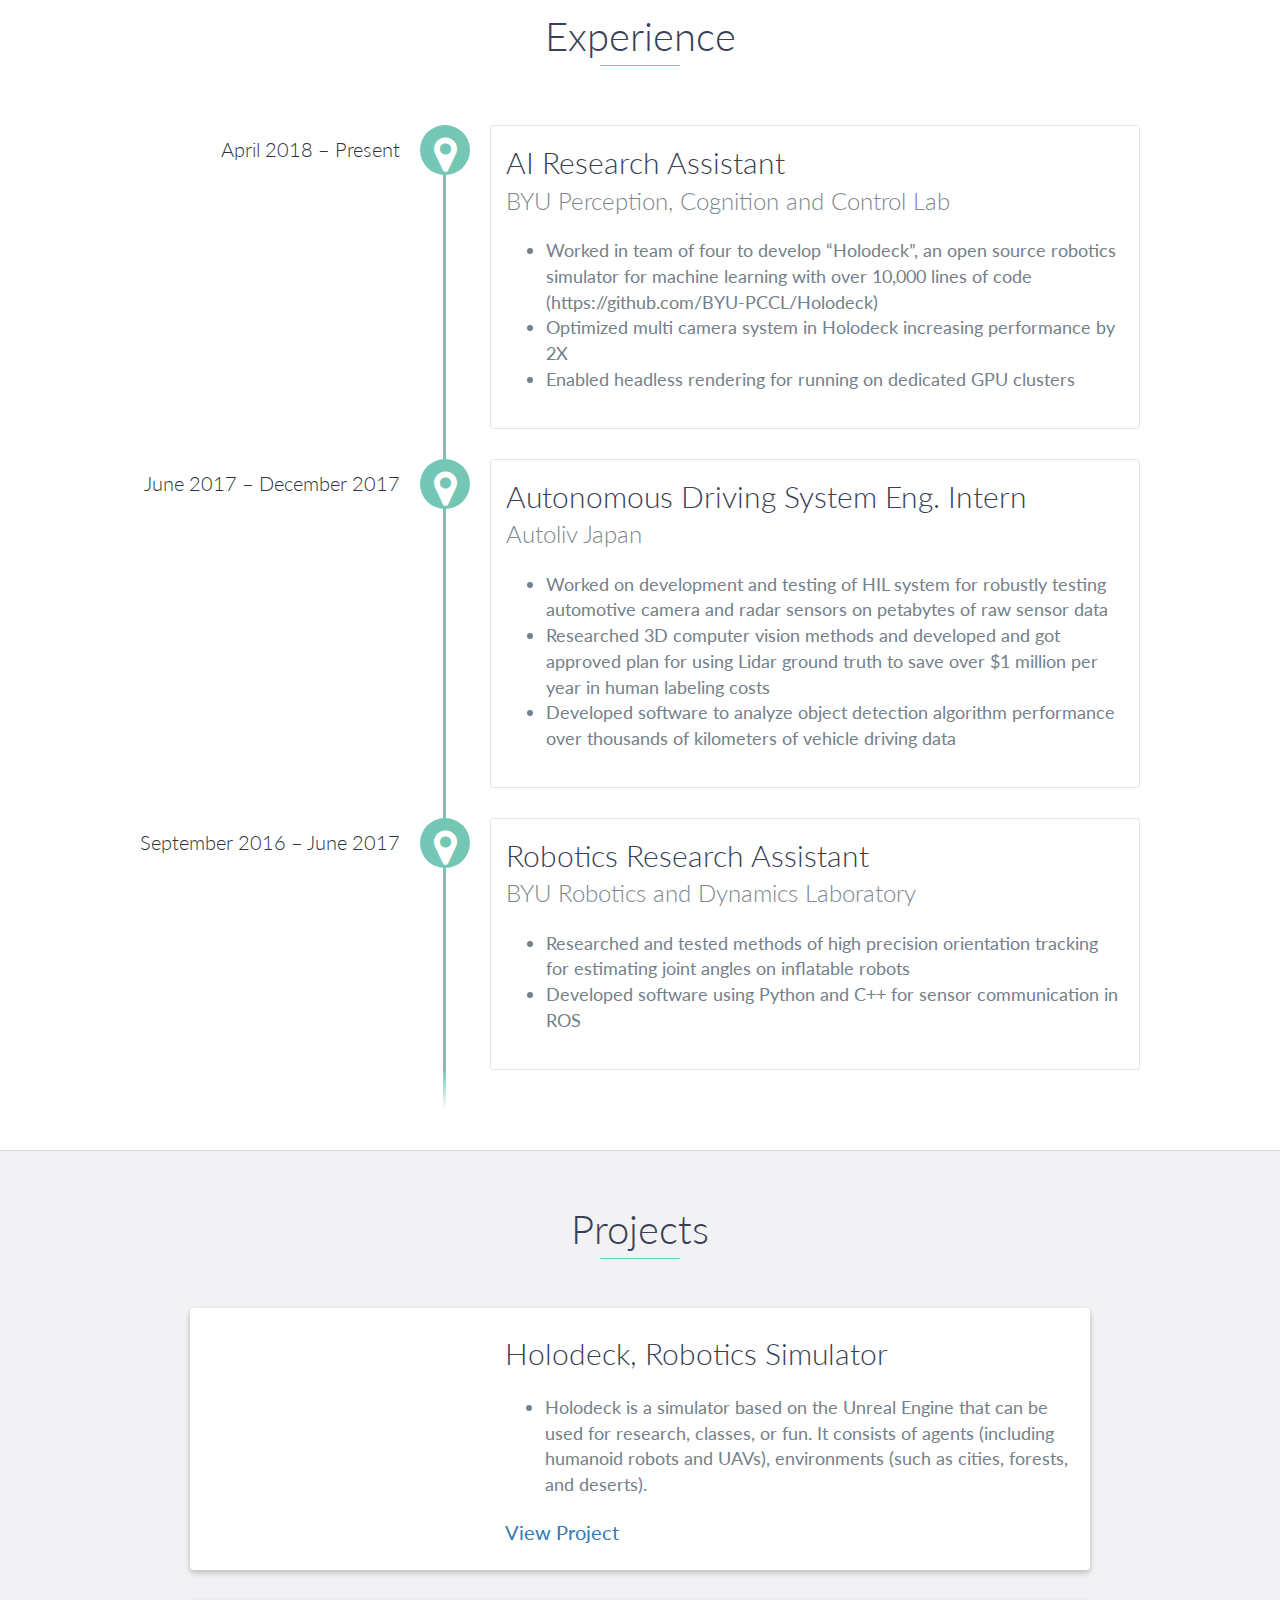
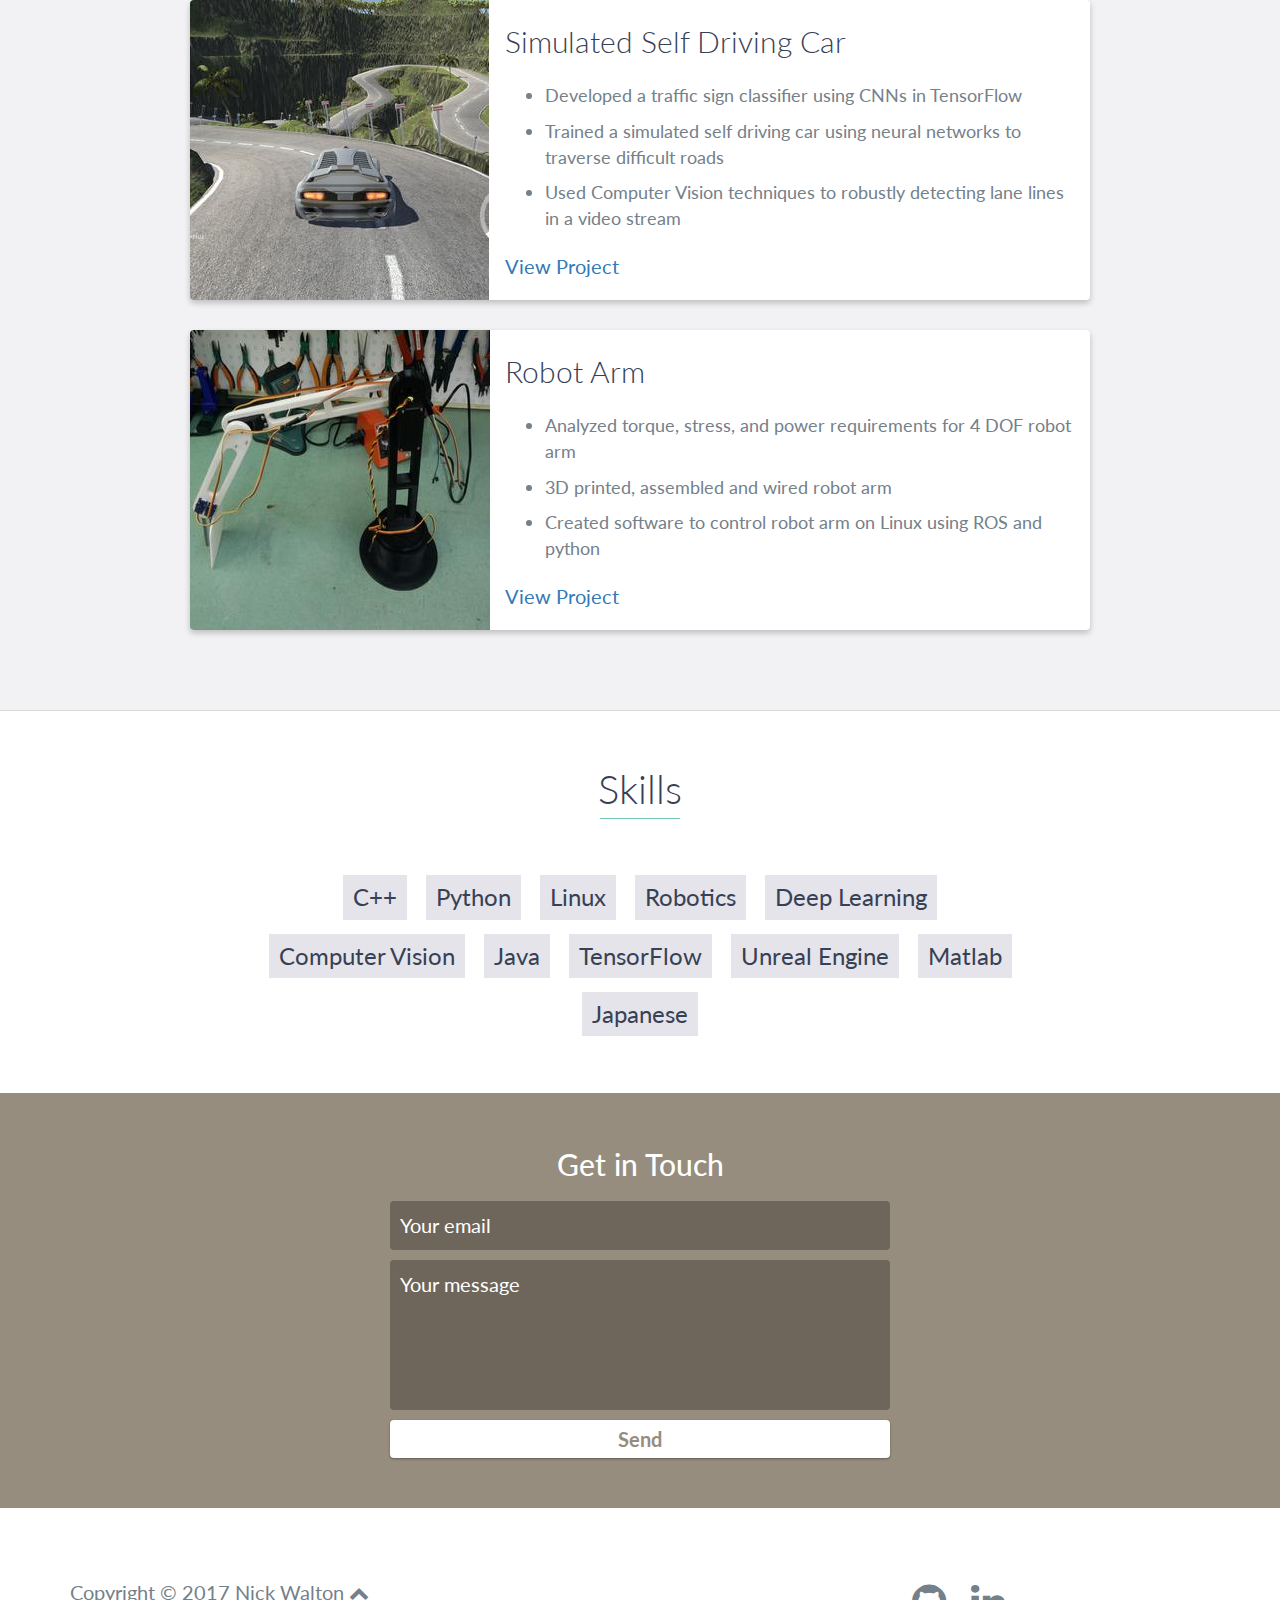
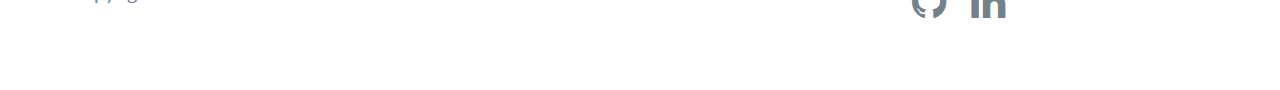
==== commit dfd924bc: "updated resume and index" ====
--- a/index.html
+++ b/index.html
@@ -88,7 +88,7 @@
             <span class="education-date">Dec 2019</span>
             <h4>Bachelor of Science in Computer Science</h4>
             <ul>
-  			    <li>CGPA: 3.71 / 4.0</li>
+  			    <li>CGPA: 3.7 / 4.0</li>
   			    <li>Expected Graduation Date: December 2019</li>
   			    <li>Completed Significant Mech. Eng. Coursework Including: Mechatronics, System Dynamics, Elements of Electrical Engineering, Scientific Computing</li>
 		    </ul>
@@ -102,7 +102,7 @@
         <h2 class="heading">Experience</h2>
         <div id="experience-timeline">
             <div data-date="April 2018 – Present">
-                <h3>Holodeck Lead Developer</h3>
+                <h3>AI Research Assistant</h3>
                 <h4>BYU Perception, Cognition and Control Lab</h4>
                 <ul>
   			        <li>Worked in team of four to develop “Holodeck”, an open source robotics simulator for machine learning with over 10,000 lines of code (https://github.com/BYU-PCCL/Holodeck)</li>
@@ -140,13 +140,13 @@
             <div class="row">
             <div class="project shadow-large">
                     <div class="project-image">
-                        <iframe width="560" height="315" src="https://www.youtube.com/embed/_huewiGqfrs" frameborder="0" allow="autoplay; encrypted-media" allowfullscreen></iframe>
+                        <iframe height="256" src="https://www.youtube.com/embed/_huewiGqfrs" frameborder="0" allow="autoplay; encrypted-media" allowfullscreen></iframe>
                     </div>
                     <!-- End .project-image -->
                     <div class="project-info">
                         <h3>Holodeck, Robotics Simulator</h3>
                         <ul>
-              	<li> Holodeck is a simulator based on the Unreal Engine that can be used for research, classes, or fun. It consists of agents (including humanoid robots and UAVs), environments (such as cities, forests, and deserts), Linux and Windows support, and a set of python bindings that make programmatic interaction easy. Plus, it can be run headlessly and/or containerized for massively parallel deep reinforcement learning research. </li>
+              	<li> Holodeck is a simulator based on the Unreal Engine that can be used for research, classes, or fun. It consists of agents (including humanoid robots and UAVs), environments (such as cities, forests, and deserts). </li>
 	                </ul>
                         <a href="https://holodeck.cs.byu.edu/">View Project</a>
                     </div>
